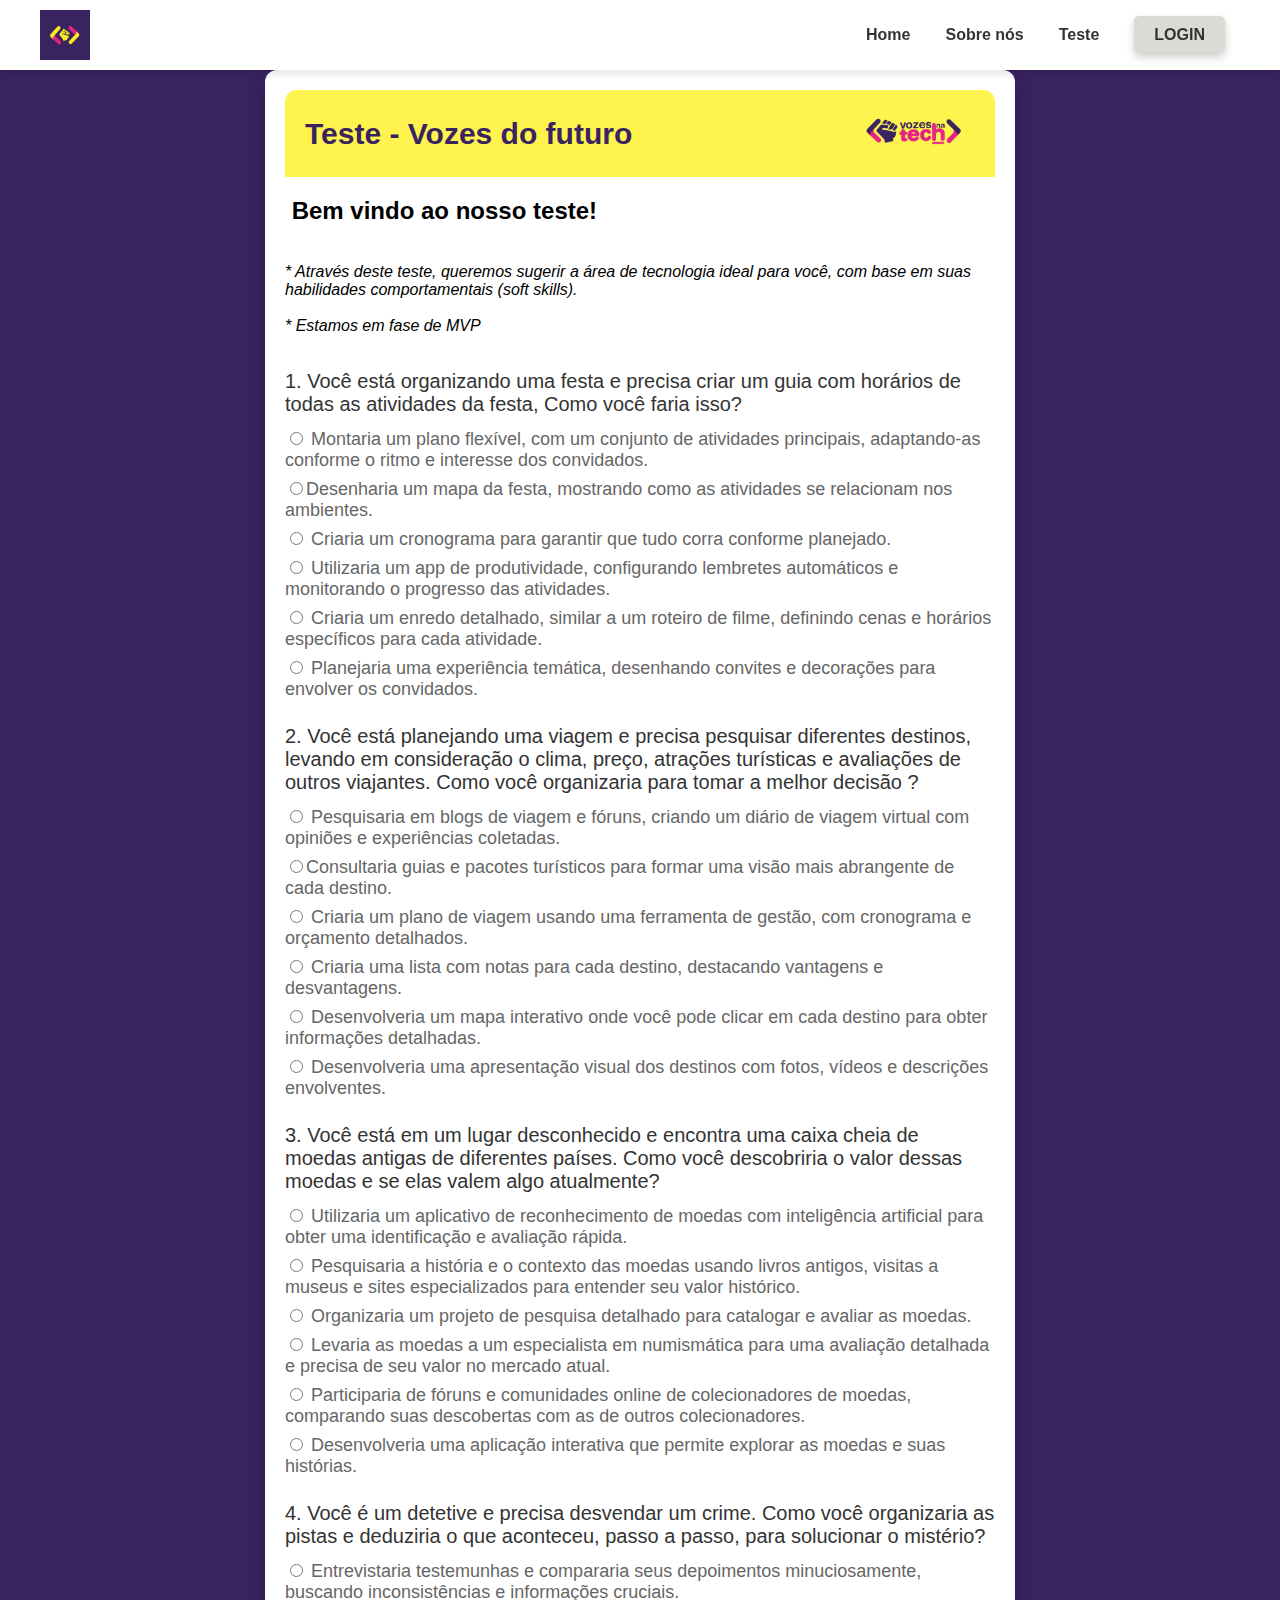
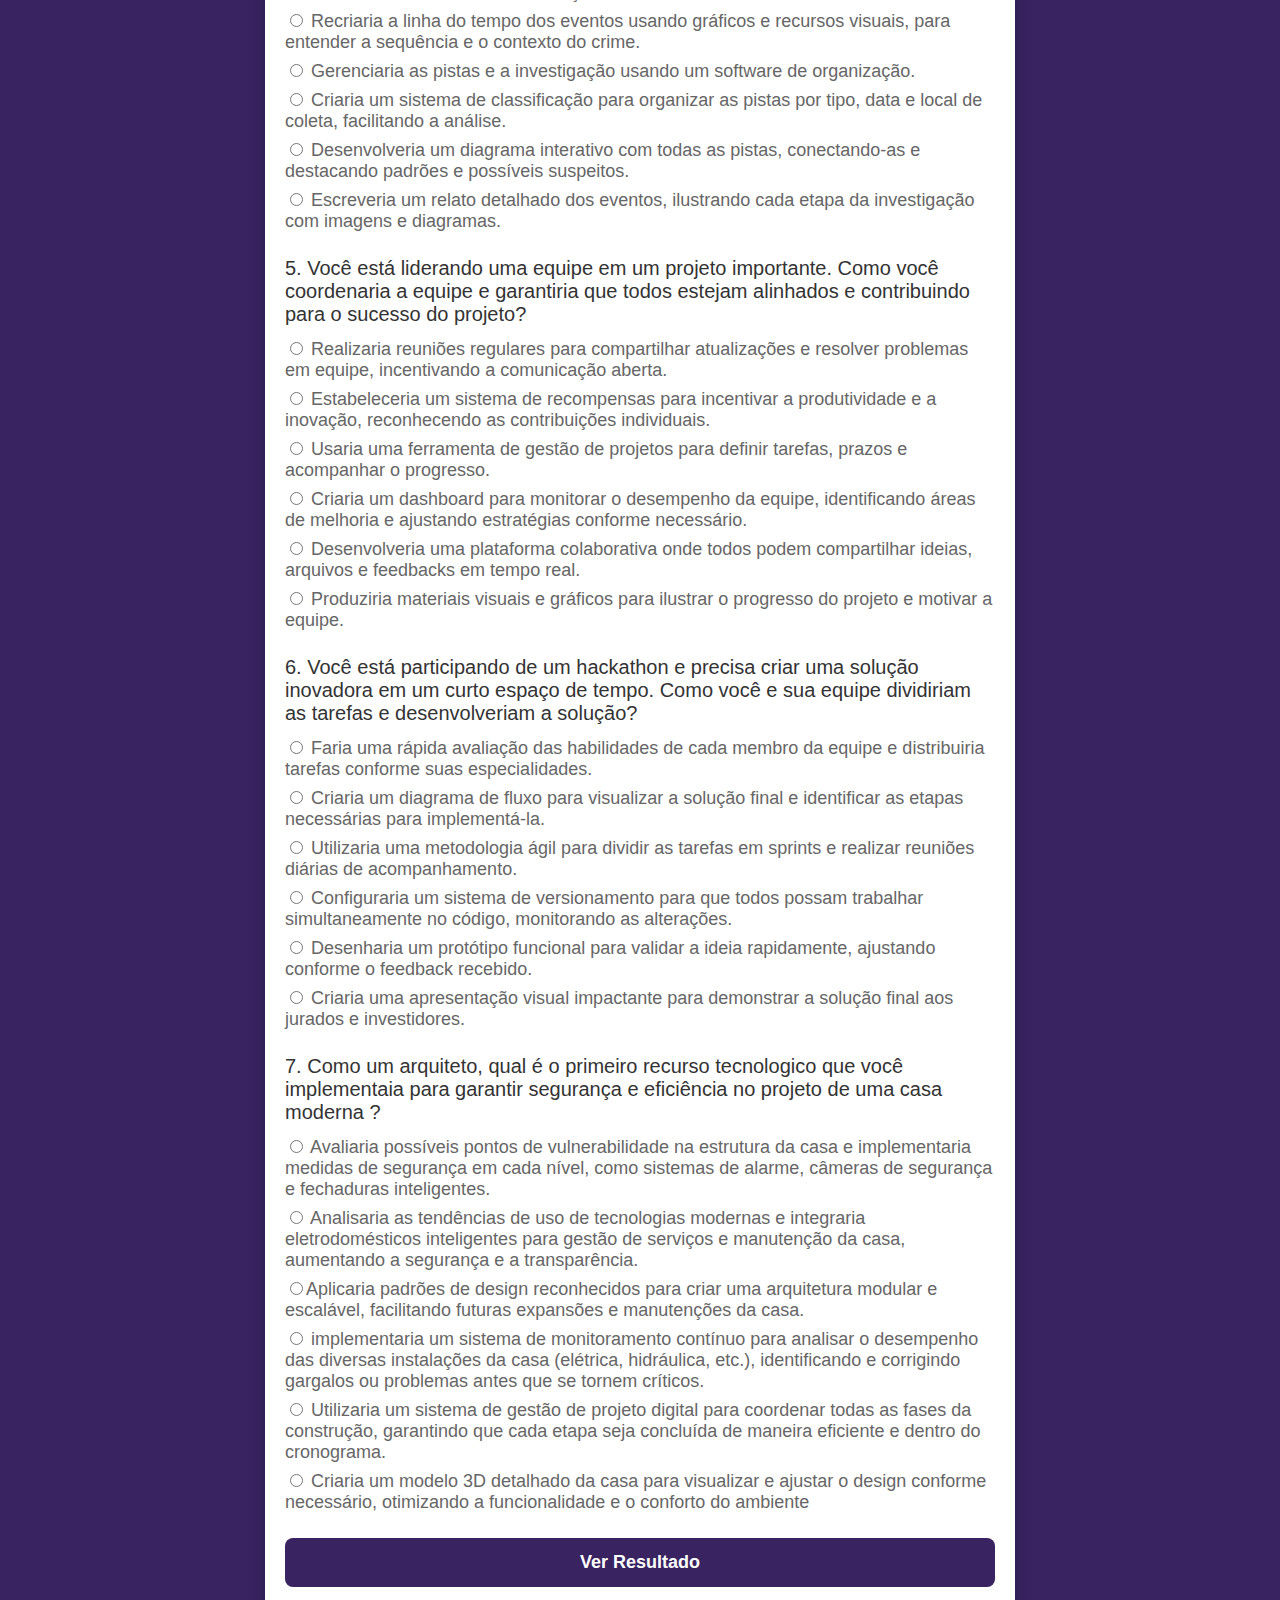
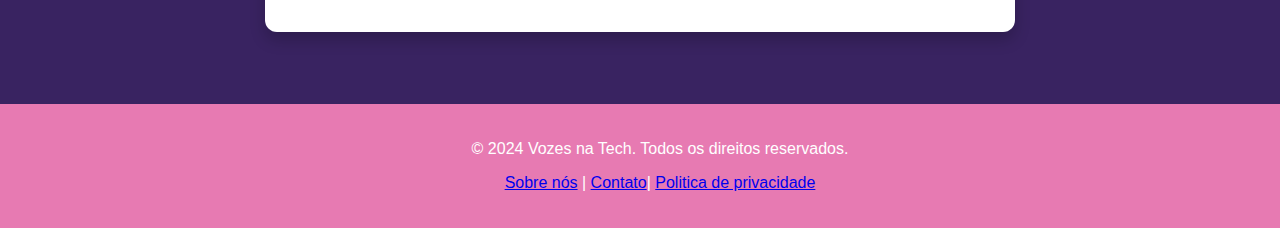
==== index.html @ fdb34ec3 "Update index.html" ====
<!DOCTYPE html>
<html lang="pt-br">
<head>
    <meta charset="UTF-8">
    <meta name="viewport" content="width=device-width, initial-scale=1.0">
    <title>Vozes na Tech</title>
    <link rel="stylesheet" href="styles.css">
</head>
<body>
    <header class="site-header">
        <div class="header-container">
            
            <img src="logo-vozes-na-tech.jpg" alt="Logo da Vozes na Tech" class="logo">
            <nav>
                <ul class="nav-links">
                    <li><a href="home.html">Home</a></li>
                    <li><a href="sobre.html">Sobre nós</a></li>
                    <li><a href="index.html">Teste</a></li>
                    <li><a href="login.html" class="login-button">LOGIN</a></li>
                </ul>
            </nav>
        </div>
    </header>
    <div class="caixa">
        
        <div class="header">
            <h1><b> Teste - Vozes do futuro </b></h1>
            <img src="cabe.png" alt="Logo da Vozes na Tech" class="imteste">
        </div>
<h2> &nbsp;Bem vindo ao nosso teste!  </h2>
        <br>
        <i>* Através deste teste, queremos sugerir a área de tecnologia ideal para você, com base em suas habilidades comportamentais (soft skills). <br> <br> * Estamos em fase de MVP </i>
        <br><br>
        <form id="quizForm">
            <!-- Form content -->
            
                <div class="question">
                    <h2> </b>1. Você está organizando uma festa e precisa criar um guia com horários de todas as atividades da festa, Como você faria isso?</b> </h2>
                    <label><input type="radio" name="q1" value="a"> Montaria um plano flexível, com um conjunto de atividades principais, adaptando-as conforme o ritmo e interesse dos convidados.</label>
                    <label><input type="radio" name="q1" value="b">Desenharia um mapa da festa, mostrando como as atividades se relacionam nos ambientes.</label>
                    <label><input type="radio" name="q1" value="c"> Criaria um cronograma para garantir que tudo corra conforme planejado.</label>
                    <label><input type="radio" name="q1" value="d"> Utilizaria um app de produtividade, configurando lembretes automáticos e monitorando o progresso das atividades.</label>
                    <label><input type="radio" name="q1" value="e"> Criaria um enredo detalhado, similar a um roteiro de filme, definindo cenas e horários específicos para cada atividade. </label>
                    <label><input type="radio" name="q1" value="f"> Planejaria uma experiência temática, desenhando convites e decorações para envolver os convidados.</label>
                </div>
                <!-- Repita para todas as perguntas -->
                <div class="question">
                    <h2>2. Você está planejando uma viagem e precisa pesquisar diferentes destinos, levando em consideração o clima, preço, atrações turísticas e avaliações de outros viajantes. Como você organizaria para tomar a melhor decisão ?</h2>
                    <label><input type="radio" name="q2" value="a"> Pesquisaria em blogs de viagem e fóruns, criando um diário de viagem virtual com opiniões e experiências coletadas.</label>
                    <label><input type="radio" name="q2" value="b">Consultaria guias e pacotes turísticos para formar uma visão mais abrangente de cada destino.</label>
                    <label><input type="radio" name="q2" value="c"> Criaria um plano de viagem usando uma ferramenta de gestão, com cronograma e orçamento detalhados.</label>
                    <label><input type="radio" name="q2" value="d"> Criaria uma lista com notas para cada destino, destacando vantagens e desvantagens.</label>
                    <label><input type="radio" name="q2" value="e"> Desenvolveria um mapa interativo onde você pode clicar em cada destino para obter informações detalhadas.</label> 
                    <label><input type="radio" name="q2" value="f"> Desenvolveria uma apresentação visual dos destinos com fotos, vídeos e descrições envolventes.</label>
                </div>
                <!-- Repita para todas as perguntas -->
                <div class="question">
                    <h2>3.  Você está em um lugar desconhecido e encontra uma caixa cheia de moedas antigas de diferentes países. Como você descobriria o valor dessas moedas e se elas valem algo atualmente?</h2>
                    <label><input type="radio" name="q3" value="a"> Utilizaria um aplicativo de reconhecimento de moedas com inteligência artificial para obter uma identificação e avaliação rápida.</label>
                    <label><input type="radio" name="q3" value="b"> Pesquisaria a história e o contexto das moedas usando livros antigos, visitas a museus e sites especializados para entender seu valor histórico. </label>
                    <label><input type="radio" name="q3" value="c"> Organizaria um projeto de pesquisa detalhado para catalogar e avaliar as moedas.</label>
                    <label><input type="radio" name="q3" value="d"> Levaria as moedas a um especialista em numismática para uma avaliação detalhada e precisa de seu valor no mercado atual. </label>
                    <label><input type="radio" name="q3" value="e"> Participaria de fóruns e comunidades online de colecionadores de moedas, comparando suas descobertas com as de outros colecionadores.</label>
                    <label><input type="radio" name="q3" value="f"> Desenvolveria uma aplicação interativa que permite explorar as moedas e suas histórias.</label>
                </div>
                <!-- Repita para todas as perguntas -->
                <div class="question">
                    <h2>4. Você é um detetive e precisa desvendar um crime. Como você organizaria as pistas e deduziria o que aconteceu, passo a passo, para solucionar o mistério?</h2>
                    <label><input type="radio" name="q4" value="a"> Entrevistaria testemunhas e compararia seus depoimentos minuciosamente, buscando inconsistências e informações cruciais.</label>
                    <label><input type="radio" name="q4" value="b"> Recriaria a linha do tempo dos eventos usando gráficos e recursos visuais, para entender a sequência e o contexto do crime. </label>
                    <label><input type="radio" name="q4" value="c"> Gerenciaria as pistas e a investigação usando um software de organização. </label>
                    <label><input type="radio" name="q4" value="d"> Criaria um sistema de classificação para organizar as pistas por tipo, data e local de coleta, facilitando a análise. </label>
                    <label><input type="radio" name="q4" value="e"> Desenvolveria um diagrama interativo com todas as pistas, conectando-as e destacando padrões e possíveis suspeitos.</label>
                    <label><input type="radio" name="q4" value="f"> Escreveria um relato detalhado dos eventos, ilustrando cada etapa da investigação com imagens e diagramas. </label>
                </div>
                <!-- Repita para todas as perguntas -->
                <div class="question">
                    <h2>5. Você está liderando uma equipe em um projeto importante. Como você coordenaria a equipe e garantiria que todos estejam alinhados e contribuindo para o sucesso do projeto?</h2>
                    <label><input type="radio" name="q5" value="a"> Realizaria reuniões regulares para compartilhar atualizações e resolver problemas em equipe, incentivando a comunicação aberta.</label>
                    <label><input type="radio" name="q5" value="b"> Estabeleceria um sistema de recompensas para incentivar a produtividade e a inovação, reconhecendo as contribuições individuais.</label>
                    <label><input type="radio" name="q5" value="c"> Usaria uma ferramenta de gestão de projetos para definir tarefas, prazos e acompanhar o progresso. </label>
                    <label><input type="radio" name="q5" value="d"> Criaria um dashboard para monitorar o desempenho da equipe, identificando áreas de melhoria e ajustando estratégias conforme necessário. </label>
                    <label><input type="radio" name="q5" value="e"> Desenvolveria uma plataforma colaborativa onde todos podem compartilhar ideias, arquivos e feedbacks em tempo real.</label>
                    <label><input type="radio" name="q5" value="f"> Produziria materiais visuais e gráficos para ilustrar o progresso do projeto e motivar a equipe.</label>
                </div>
                <!-- Repita para todas as perguntas -->
                <div class="question">
                    <h2>6. Você está participando de um hackathon e precisa criar uma solução inovadora em um curto espaço de tempo. Como você e sua equipe dividiriam as tarefas e desenvolveriam a solução?</h2>
                    <label><input type="radio" name="q6" value="a"> Faria uma rápida avaliação das habilidades de cada membro da equipe e distribuiria tarefas conforme suas especialidades.</label>
                    <label><input type="radio" name="q6" value="b"> Criaria um diagrama de fluxo para visualizar a solução final e identificar as etapas necessárias para implementá-la.</label>
                    <label><input type="radio" name="q6" value="c"> Utilizaria uma metodologia ágil para dividir as tarefas em sprints e realizar reuniões diárias de acompanhamento.</label>
                    <label><input type="radio" name="q6" value="d"> Configuraria um sistema de versionamento para que todos possam trabalhar simultaneamente no código, monitorando as alterações.</label>
                    <label><input type="radio" name="q6" value="e"> Desenharia um protótipo funcional para validar a ideia rapidamente, ajustando conforme o feedback recebido.</label>
                    <label><input type="radio" name="q6" value="f"> Criaria uma apresentação visual impactante para demonstrar a solução final aos jurados e investidores.</label>
                </div>
                <!-- Repita para todas as perguntas -->
                <div class="question">
                    <h2>7. Como um arquiteto, qual é o primeiro recurso tecnologico que você implementaia para garantir segurança e eficiência no projeto de uma casa moderna ?</h2>
                    <label><input type="radio" name="q7" value="a"> Avaliaria possíveis pontos de vulnerabilidade na estrutura da casa e implementaria medidas de segurança em cada nível, como sistemas de alarme, câmeras de segurança e fechaduras inteligentes.</label>
                    <label><input type="radio" name="q7" value="b"> Analisaria as tendências de uso de tecnologias modernas e integraria eletrodomésticos inteligentes para gestão de serviços e manutenção da casa, aumentando a segurança e a transparência.</label>
                    <label><input type="radio" name="q7" value="c">Aplicaria padrões de design reconhecidos para criar uma arquitetura modular e escalável, facilitando futuras expansões e manutenções da casa.</label>
                    <label><input type="radio" name="q7" value="d"> implementaria um sistema de monitoramento contínuo para analisar o desempenho das diversas instalações da casa (elétrica, hidráulica, etc.), identificando e corrigindo gargalos ou problemas antes que se tornem críticos.</label>
                    <label><input type="radio" name="q7" value="e"> Utilizaria um sistema de gestão de projeto digital para coordenar todas as fases da construção, garantindo que cada etapa seja concluída de maneira eficiente e dentro do cronograma.</label>
                    <label><input type="radio" name="q7" value="f"> Criaria um modelo 3D detalhado da casa para visualizar e ajustar o design conforme necessário, otimizando a funcionalidade e o conforto do ambiente</label>
                </div>
                <button type="button" onclick="calculateResult()">Ver Resultado</button>
            </form>
            <div id="result"></div>
            
        </div>
        <script src="script.js"></script>
        <br><br><br><br>
        <footer class="site-footer">
            <div class="footer-content">
               
                <p>&copy; 2024 Vozes na Tech. Todos os direitos reservados.</p>
                <p><a href="sobre.html">Sobre nós</a> | <a href="https://linktr.ee/vozesnatech">Contato</a>| <a href="https://linktr.ee/vozesnatech"> Politica de privacidade </a></p>
                
            </div>
        </footer>
    </body>
    </html>
---- styles.css ----
body {
    font-family: 'Roboto', Arial, sans-serif; 
    background-color: #392361; 
    margin: 0;
    padding: 0;
    
}

.container {
    background-color: #ffffff;
    padding: 20px; /* Maior espaço interno */
    border-radius: 12px; /* Bordas mais arredondadas */
    box-shadow: 0 8px 16px rgba(0, 0, 0, 0.2); /* Sombra mais suave e pronunciada */
    width: 100%;
    max-width: 750px; /* Largura máxima aumentada */
    box-sizing: border-box;
}

.header {
    display: flex;
    justify-content: space-between;
    align-items: center;
    background-color: #fff34d; /* Cor do cabeçalho mais tecnológica */
    padding: 10px 20px; /* Maior espaço interno */
    border-radius: 12px 12px 0 0; /* Bordas arredondadas no topo */
}

.header img {
    max-width: 120px; /* Tamanho máximo ajustado */
    height: auto;
}

.header h1 {
    font-size: 30px; /* Tamanho da fonte aumentado */
    color: #392361; /* Cor do texto mais clara */
    margin: 0;
    font-weight: 500; /* Peso da fonte ajustado */
}

.site-header {
    background-color: white;
    padding: 10PX 20PX;
    box-shadow: 0 4px 8px rgba(0, 0, 0, 0.1);
    position: sticky;
    top: 0;
    z-index: 1000;
}

.header-container {
    display: flex;
    justify-content: space-between;
    align-items: center;
    max-width: 1200px;
    margin: 0 auto;
}

.logo {
    max-width: 50px;
    height: auto;
}

.header {
    display: flex;
    align-items: center; /* Alinha verticalmente o h1 e a imagem */
}

.imteste {
    max-width: 120px; /* Tamanho máximo ajustado */
    height: auto;

    position: relative; /* Removido o posicionamento absoluto */
    margin-left: 10px; /* Espaçamento entre o h1 e a imagem */
}



/* Estilo básico para o menu de navegação */
.nav-links {
    list-style-type: none;
    padding: 0;
}

.nav-links li {
    display: inline;
    margin-right: 15px;
}

.nav-links a {
    text-decoration: none;
    color: #333; /* Cor do texto dos links */
    font-size: 16px; /* Tamanho da fonte */
}

/* Estilo específico para o botão de LOGIN */
.login-button {
    background-color: rgb(219, 219, 213); /* Cor de fundo do botão */
    color: white; /* Cor do texto */
    padding: 10px 20px; /* Espaçamento interno do botão */
    border-radius: 5px; /* Cantos arredondados */
    box-shadow: 0px 4px 8px rgba(0, 0, 0, 0.2); /* Sombra do botão */
    font-weight: bold; /* Texto em negrito */
    transition: background-color 0.3s, box-shadow 0.3s; /* Transição suave */
}

/* Estilo para o botão LOGIN quando o mouse passa sobre ele */
.login-button:hover {
    background-color:#fff34d ; /* Cor de fundo ao passar o mouse */
    box-shadow: 0px 6px 12px rgba(0, 0, 0, 0.3); /* Sombra mais pronunciada ao passar o mouse */
}


nav ul {
    display: flex;
    list-style: none;
    margin: 0;
    padding: 0;
}

nav ul li {
    margin-left: 20px;
}

nav ul li a {
    color: #392361;
    text-decoration: none;
    font-size: 18px;
    font-weight: 600;
    transition: color 0.3s ease;
    
}

nav ul li a:hover {
    color:#4c2d84;
}


.caixa {
    background-color: white;
    padding: 20px; 
    border-radius: 12px; 
    box-shadow: 0 8px 16px rgba(0, 0, 0, 0.2); 
    width: 100%;
    max-width: 750px; 
    box-sizing: border-box;
    margin: auto; /* Centraliza a caixa horizontalmente */
}

.question {
    margin-bottom: 25px; /* Espaçamento aumentado entre perguntas */
}

.question h2 {
    font-size: 20px; /* Tamanho da fonte aumentado */
    margin-bottom: 13px; /* Espaçamento aumentado abaixo do título */
    color: #333;
    font-weight: 500; /* Peso da fonte ajustado */
}

label {
    display: block;
    margin-bottom: 8px; /* Espaçamento ajustado */
    font-size: 18px; /* Tamanho da fonte aumentado */
    color: #666; /* Cor do texto mais suave */
}

button {
    display: block;
    width: 100%;
    padding: 14px; /* Maior espaço interno */
    background-color: #392361; /* Cor de fundo mais tecnológica */
    color: #ffffff; /* Cor do texto clara */
    border: none;
    border-radius: 8px; /* Bordas arredondadas */
    cursor: pointer;
    font-size: 18px; /* Tamanho da fonte aumentado */
    font-weight: 600; /* Peso da fonte ajustado */
    transition: background-color 0.3s ease, transform 0.2s ease; /* Transição suave */
}

button:hover {
    background-color: #392361; /* Cor de fundo mais escura ao passar o mouse */
    transform: scale(1.02); /* Efeito de aumento ao passar o mouse */
}

#result {
    margin-top: 25px; /* Espaçamento aumentado acima do resultado */
    font-size: 15px; /* Tamanho da fonte aumentado */
    text-align: center;
    color: #333;
    font-weight: 300; /* Peso da fonte ajustado */
}

/* Estilo para a página com ID "home" */
/* Estilo para a página com ID "home" */
#home {
    background-color: white;
}

body {
    font-family: 'Roboto', Arial, sans-serif; 
    background-color: #392361; 
    margin: 0;
    padding: 0;
}

/* Ajustes na imagem principal */
.fotoprincipal {
    max-width: 98%; /* Garante que a imagem não ultrapasse a largura do container */
    height: auto; /* Mantém a proporção da imagem */
    display: block; /* Remove espaços em branco abaixo da imagem */
    margin: 20px auto; /* Centraliza a imagem e adiciona espaço ao redor */
    border-radius: 8px; /* Adiciona cantos arredondados à imagem */
    box-shadow: 0 4px 8px rgba(0, 0, 0, 0.2); /* Adiciona sombra para destacar a imagem */
}

/* Centralização do conteúdo principal */
.conteudo-principal {
    text-align: center; /* Centraliza o texto e a imagem */
    padding: 20px; /* Espaçamento interno para o conteúdo */
}




/* Corrigido o nome da classe para .sobref */
.sobref {
    max-width: 90%; /* Garante que a imagem não ultrapasse a largura do container */
    height: auto; /* Mantém a proporção da imagem */
    display: block; /* Remove espaços em branco abaixo da imagem */
    margin: 10px auto; /* Centraliza a imagem e adiciona espaço ao redor */
    border-radius: 8px; /* Adiciona cantos arredondados à imagem */
    box-shadow: 0 4px 8px rgba(0, 0, 0, 0.2); /* Adiciona sombra para destacar a imagem */
}

/* Container das imagens para alinhamento e espaçamento */
.image-gallery {
    display: flex;
    flex-wrap: wrap;
    justify-content: center;
    gap: 10px; /* Espaço entre as imagens */
    padding: 20px; /* Espaçamento interno ao redor das imagens */
}


#plataforma{
    background-color: white;
}




/* Certifique-se de que o rodapé fica fixo na parte inferior */
html, body {
    height: 100%;
    margin: 0;
}

body {
    display: flex;
    flex-direction: column;
}

.footer-content {
    margin-top: auto; /* Empurra o rodapé para baixo */
}

/* Estilo para o rodapé */
.site-footer {
    background-color: #e77ab2;
    color: #fff;
    text-align: center;
    padding: 20px;
    width: 100%;
}
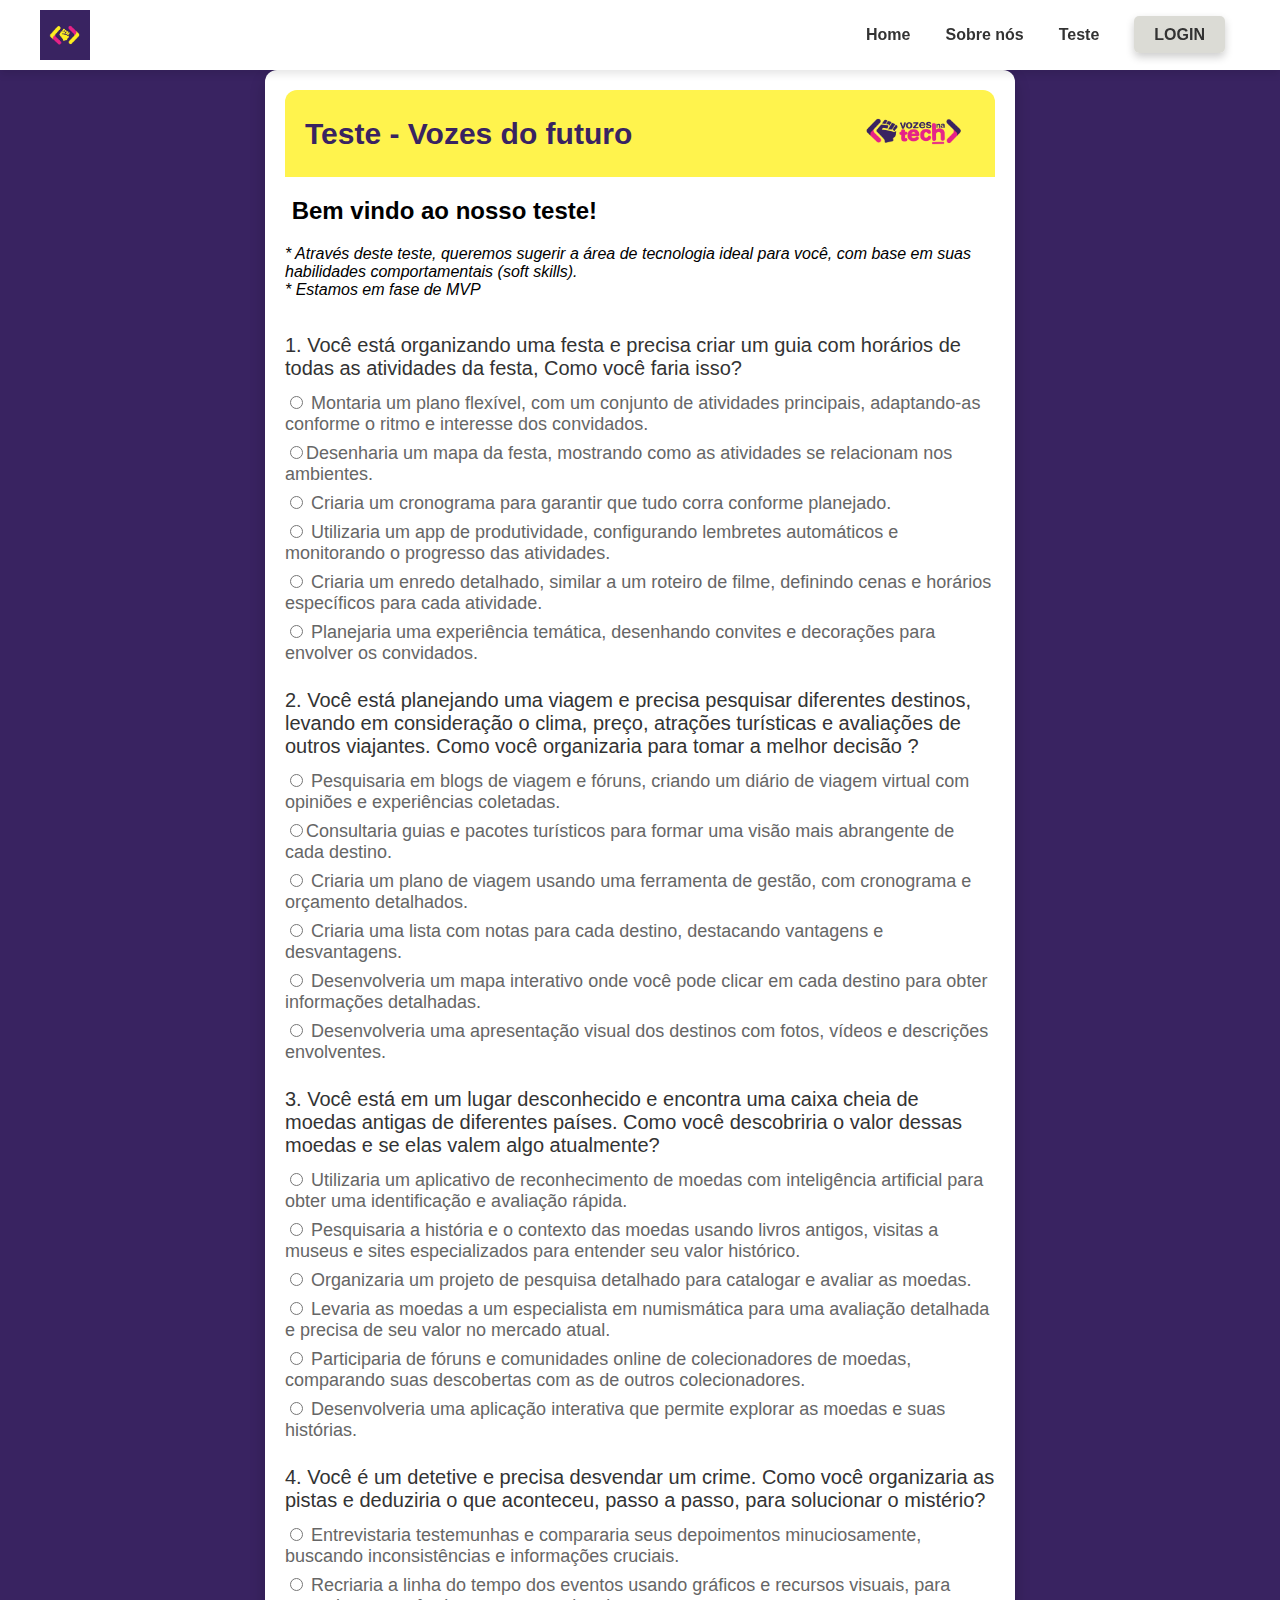
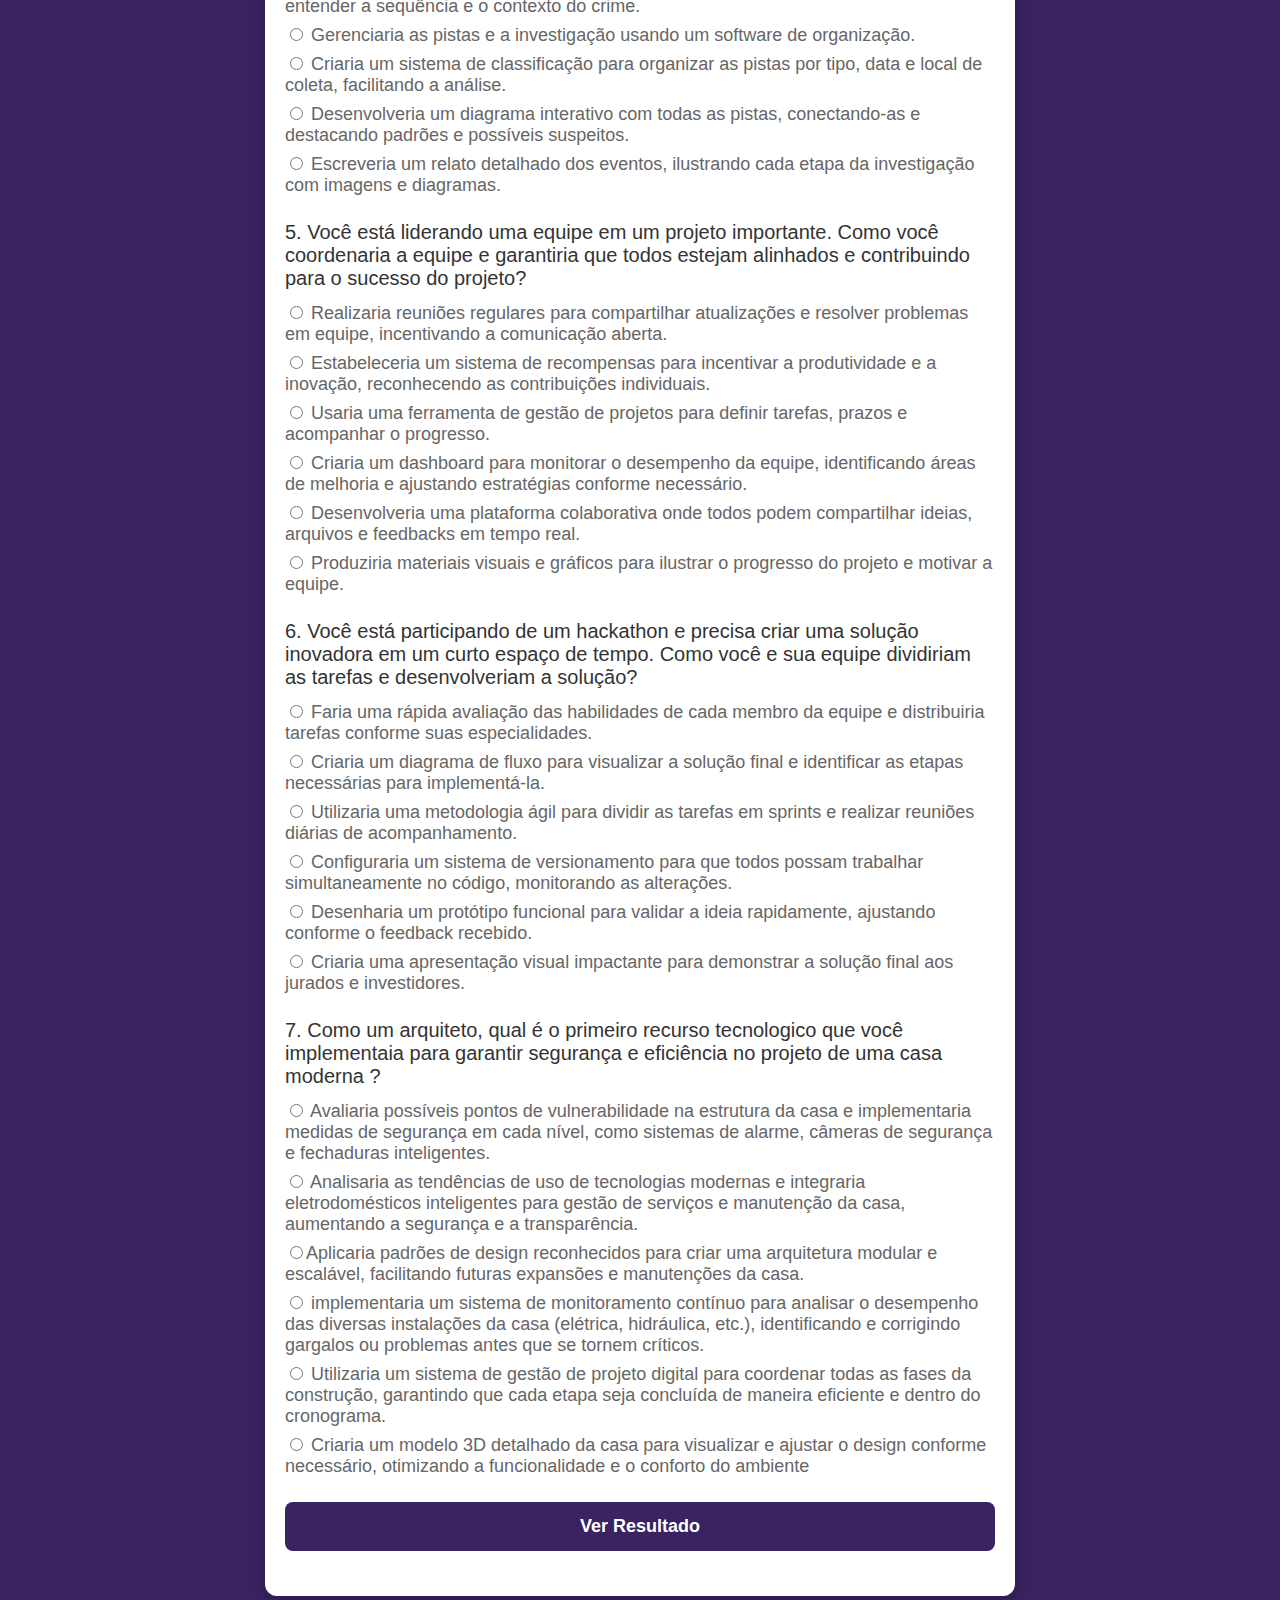
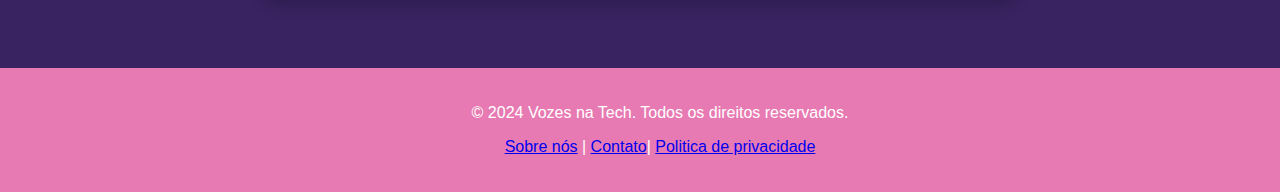
==== commit 144eff7a: "Update index.html" ====
--- a/index.html
+++ b/index.html
@@ -28,8 +28,7 @@
             <img src="cabe.png" alt="Logo da Vozes na Tech" class="imteste">
         </div>
 <h2> &nbsp;Bem vindo ao nosso teste!  </h2>
-        <br>
-        <i>* Através deste teste, queremos sugerir a área de tecnologia ideal para você, com base em suas habilidades comportamentais (soft skills). <br> <br> * Estamos em fase de MVP </i>
+        <i>* Através deste teste, queremos sugerir a área de tecnologia ideal para você, com base em suas habilidades comportamentais (soft skills). <br> * Estamos em fase de MVP </i>
         <br><br>
         <form id="quizForm">
             <!-- Form content -->
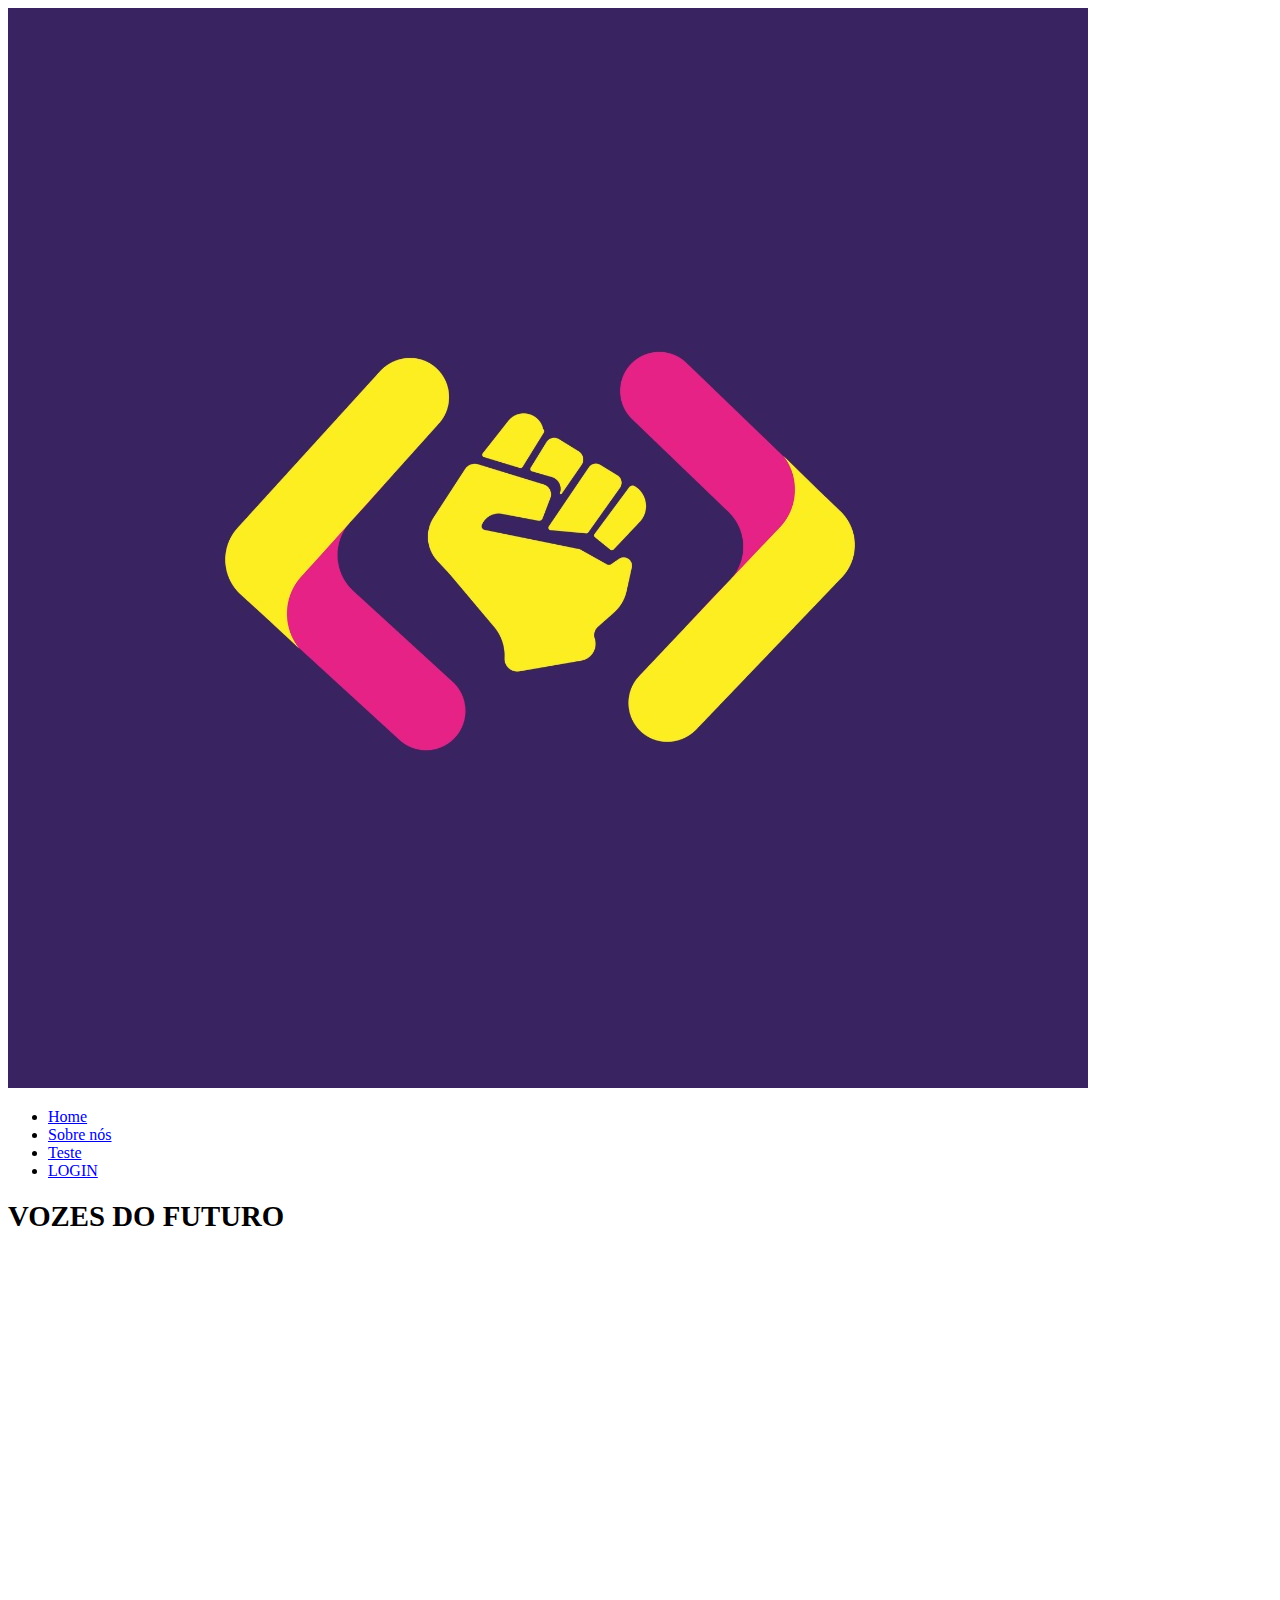
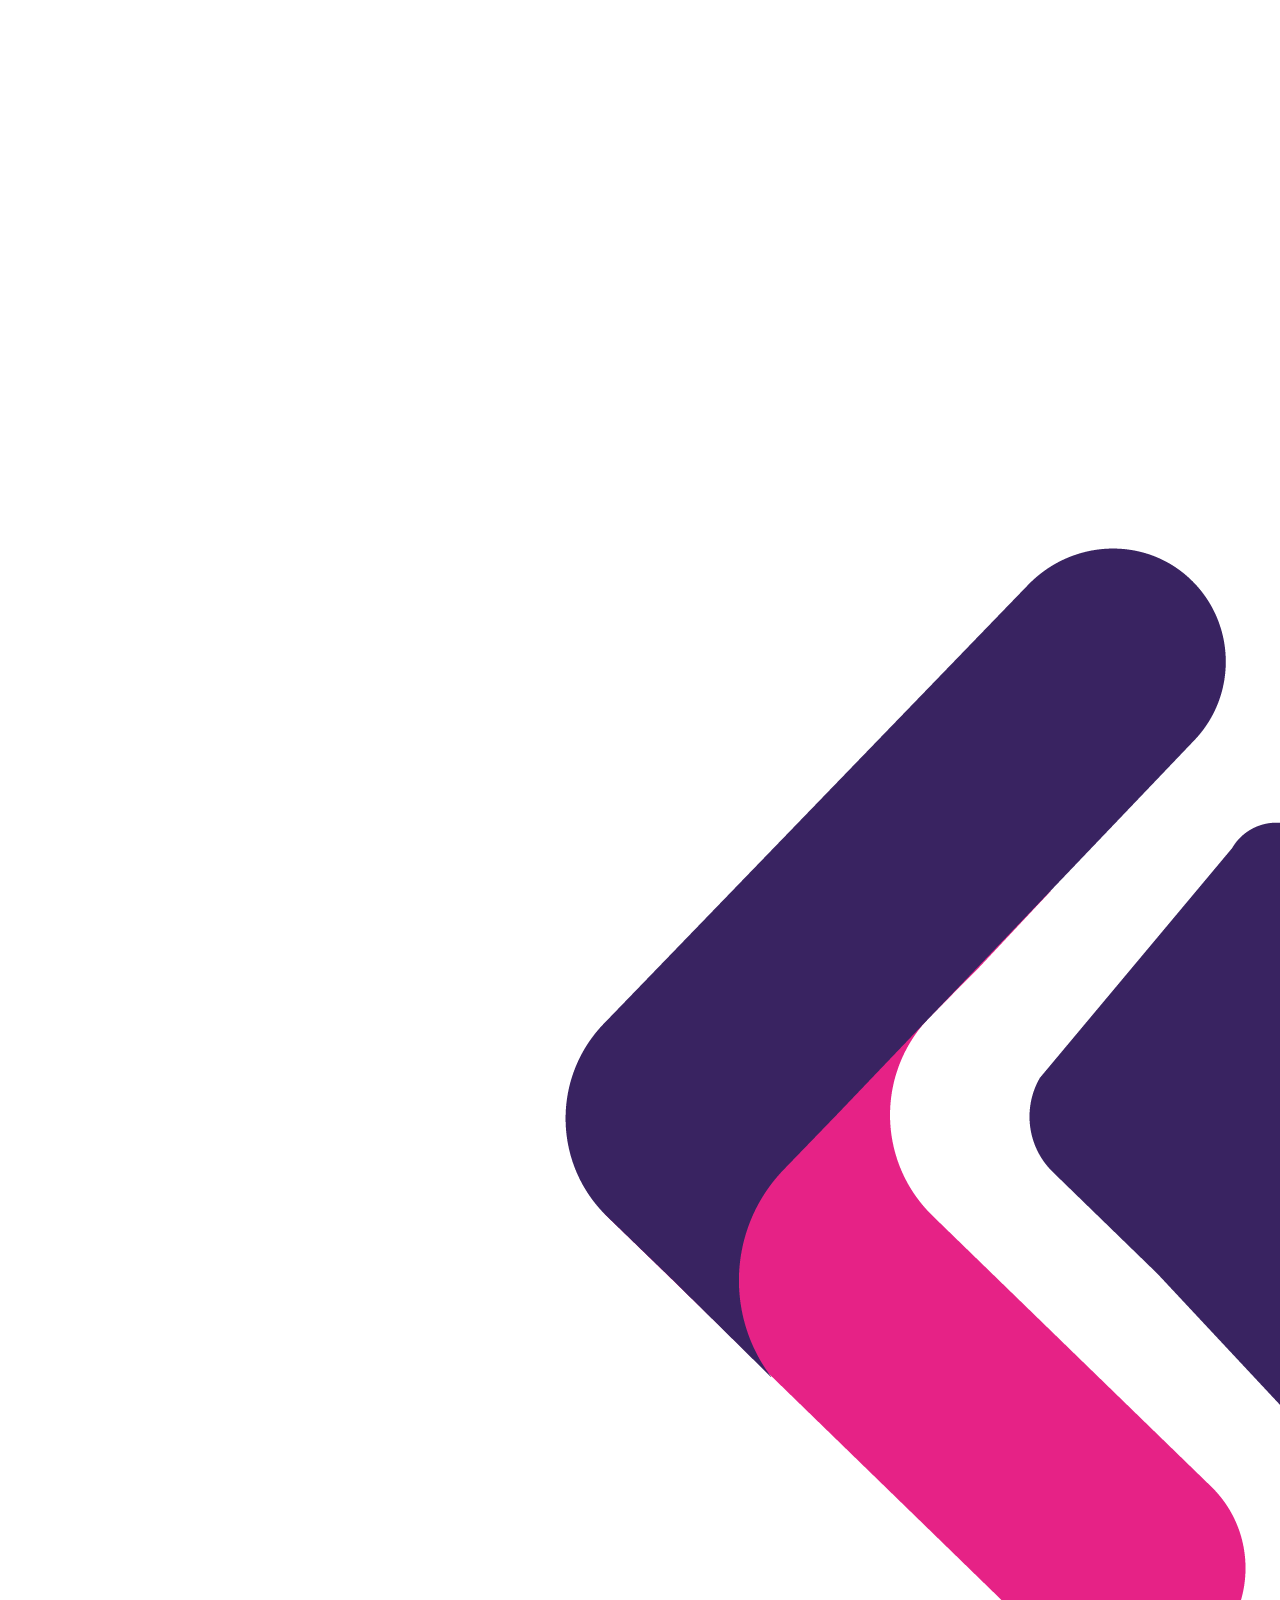
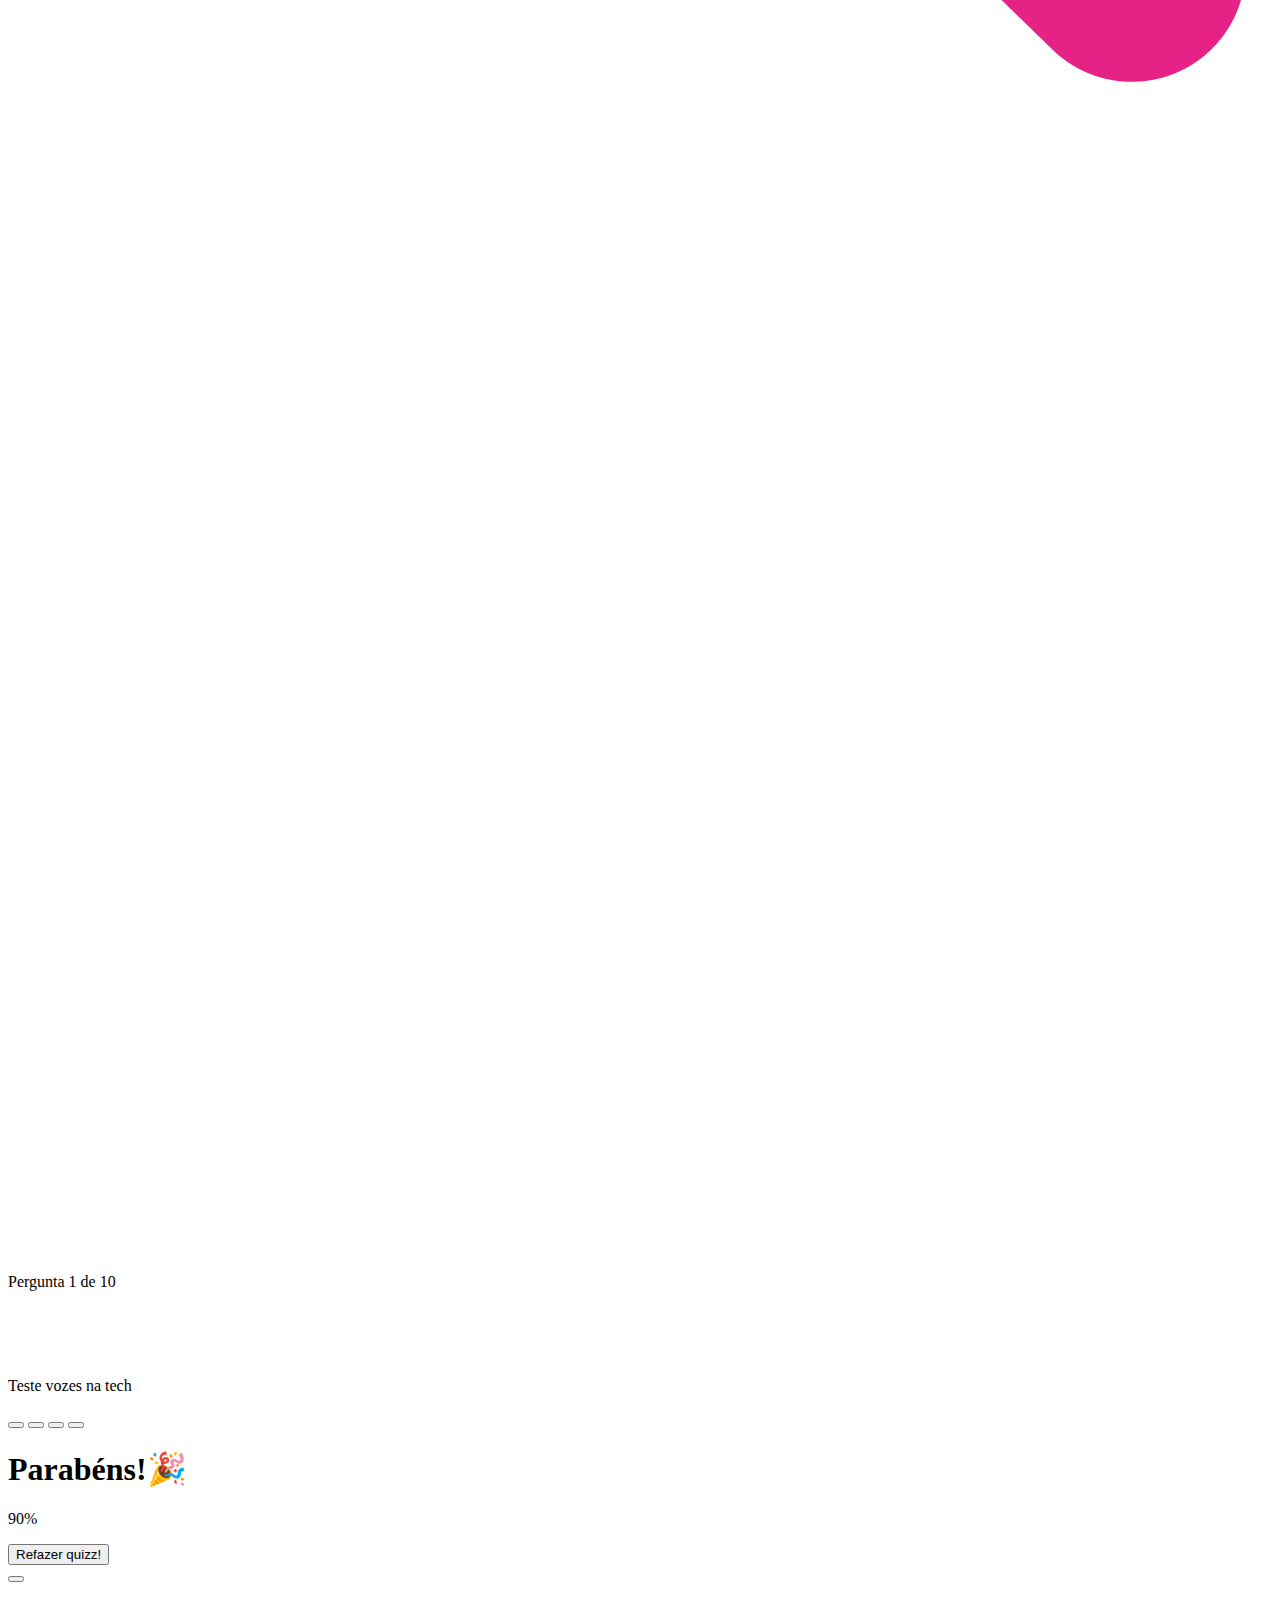
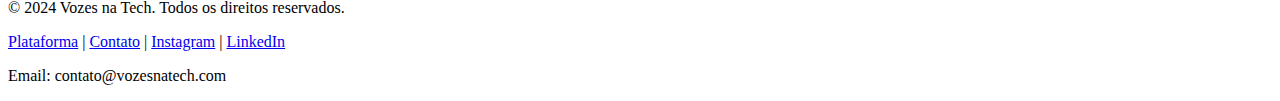
==== commit bff2df16: "Update index.html" ====
--- a/index.html
+++ b/index.html
@@ -1,122 +1,82 @@
 <!DOCTYPE html>
-<html lang="pt-br">
-<head>
-    <meta charset="UTF-8">
-    <meta name="viewport" content="width=device-width, initial-scale=1.0">
-    <title>Vozes na Tech</title>
-    <link rel="stylesheet" href="styles.css">
-</head>
-<body>
-    <header class="site-header">
+<html lang="en">
+  <head>
+    <meta charset="UTF-8" />
+    <meta name="viewport" content="width=device-width, initial-scale=1.0" />
+    <title>Vozes na tech</title> 
+    <link rel="preconnect" href="https://fonts.gstatic.com" />
+    <link
+      href="https://fonts.googleapis.com/css2?family=Nunito+Sans:wght@400;700&display=swap"
+      rel="stylesheet"
+    />
+    <link rel="stylesheet" href="css/styless.css" />
+    <script src="js/scriptt.js" defer></script>
+  </head>
+  <body>
+    <div class="container">
+      <header class="site-header">
         <div class="header-container">
-            
-            <img src="logo-vozes-na-tech.jpg" alt="Logo da Vozes na Tech" class="logo">
-            <nav>
-                <ul class="nav-links">
-                    <li><a href="home.html">Home</a></li>
-                    <li><a href="sobre.html">Sobre nós</a></li>
-                    <li><a href="index.html">Teste</a></li>
-                    <li><a href="login.html" class="login-button">LOGIN</a></li>
-                </ul>
-            </nav>
+          <img src="logo-vozes-na-tech.jpg" alt="Logo da Vozes na Tech" class="logo">
+          <nav>
+            <ul class="nav-links">
+              <li><a href="home.html">Home</a></li>
+              <li><a href="sobre.html">Sobre nós</a></li>
+              <li><a href="index.html">Teste</a></li>
+              <li><a href="login.html" class="login-button">LOGIN</a></li>
+            </ul>
+          </nav>
         </div>
-    </header>
-    <div class="caixa">
-        
-        <div class="header">
-            <h1><b> Teste - Vozes do futuro </b></h1>
-            <img src="cabe.png" alt="Logo da Vozes na Tech" class="imteste">
+      </header>
+      
+      <main>
+<!-- QUIZZ CONTAINER -->
+<div id="quizz-container">
+  <div class="header">
+    <h2><b>  <big> VOZES DO FUTURO </big></b></h2>
+    <img src="cabe.png" alt="Logo da Vozes na Tech" class="imteste">
+</div>
+    <!-- Progress Bar -->
+        <!-- Progress Bar -->
+<div id="progress-container">
+    <p id="progress-text">Pergunta 1 de 10</p>
+    <div id="progress-bar"></div>
+   
+</div>
+<br><br><br>
+    <p id="question">
+        <span id="question-number"></span> 
+        <span id="question-text">Teste vozes na tech</span>
+    </p>
+    <div id="answers-box">
+        <button><span class="btn-letter"></span> <span class="question-answer"></span></button>
+        <button><span class="btn-letter"></span> <span class="question-answer"></span></button>
+        <button><span class="btn-letter"></span> <span class="question-answer"></span></button>
+        <button><span class="btn-letter"></span> <span class="question-answer"></span></button>
+    </div>
+</div>
+
+
+        <!-- SCORE BOARD -->
+        <div id="score-container" class="hide">
+          <h1>Parabéns!🎉</h1>
+          <p id="display-score"><span>90</span>%</p>
+          
+          <button id="restart">Refazer quizz!</button>
         </div>
-<h2> &nbsp;Bem vindo ao nosso teste!  </h2>
-        <i>* Através deste teste, queremos sugerir a área de tecnologia ideal para você, com base em suas habilidades comportamentais (soft skills). <br> * Estamos em fase de MVP </i>
-        <br><br>
-        <form id="quizForm">
-            <!-- Form content -->
-            
-                <div class="question">
-                    <h2> </b>1. Você está organizando uma festa e precisa criar um guia com horários de todas as atividades da festa, Como você faria isso?</b> </h2>
-                    <label><input type="radio" name="q1" value="a"> Montaria um plano flexível, com um conjunto de atividades principais, adaptando-as conforme o ritmo e interesse dos convidados.</label>
-                    <label><input type="radio" name="q1" value="b">Desenharia um mapa da festa, mostrando como as atividades se relacionam nos ambientes.</label>
-                    <label><input type="radio" name="q1" value="c"> Criaria um cronograma para garantir que tudo corra conforme planejado.</label>
-                    <label><input type="radio" name="q1" value="d"> Utilizaria um app de produtividade, configurando lembretes automáticos e monitorando o progresso das atividades.</label>
-                    <label><input type="radio" name="q1" value="e"> Criaria um enredo detalhado, similar a um roteiro de filme, definindo cenas e horários específicos para cada atividade. </label>
-                    <label><input type="radio" name="q1" value="f"> Planejaria uma experiência temática, desenhando convites e decorações para envolver os convidados.</label>
-                </div>
-                <!-- Repita para todas as perguntas -->
-                <div class="question">
-                    <h2>2. Você está planejando uma viagem e precisa pesquisar diferentes destinos, levando em consideração o clima, preço, atrações turísticas e avaliações de outros viajantes. Como você organizaria para tomar a melhor decisão ?</h2>
-                    <label><input type="radio" name="q2" value="a"> Pesquisaria em blogs de viagem e fóruns, criando um diário de viagem virtual com opiniões e experiências coletadas.</label>
-                    <label><input type="radio" name="q2" value="b">Consultaria guias e pacotes turísticos para formar uma visão mais abrangente de cada destino.</label>
-                    <label><input type="radio" name="q2" value="c"> Criaria um plano de viagem usando uma ferramenta de gestão, com cronograma e orçamento detalhados.</label>
-                    <label><input type="radio" name="q2" value="d"> Criaria uma lista com notas para cada destino, destacando vantagens e desvantagens.</label>
-                    <label><input type="radio" name="q2" value="e"> Desenvolveria um mapa interativo onde você pode clicar em cada destino para obter informações detalhadas.</label> 
-                    <label><input type="radio" name="q2" value="f"> Desenvolveria uma apresentação visual dos destinos com fotos, vídeos e descrições envolventes.</label>
-                </div>
-                <!-- Repita para todas as perguntas -->
-                <div class="question">
-                    <h2>3.  Você está em um lugar desconhecido e encontra uma caixa cheia de moedas antigas de diferentes países. Como você descobriria o valor dessas moedas e se elas valem algo atualmente?</h2>
-                    <label><input type="radio" name="q3" value="a"> Utilizaria um aplicativo de reconhecimento de moedas com inteligência artificial para obter uma identificação e avaliação rápida.</label>
-                    <label><input type="radio" name="q3" value="b"> Pesquisaria a história e o contexto das moedas usando livros antigos, visitas a museus e sites especializados para entender seu valor histórico. </label>
-                    <label><input type="radio" name="q3" value="c"> Organizaria um projeto de pesquisa detalhado para catalogar e avaliar as moedas.</label>
-                    <label><input type="radio" name="q3" value="d"> Levaria as moedas a um especialista em numismática para uma avaliação detalhada e precisa de seu valor no mercado atual. </label>
-                    <label><input type="radio" name="q3" value="e"> Participaria de fóruns e comunidades online de colecionadores de moedas, comparando suas descobertas com as de outros colecionadores.</label>
-                    <label><input type="radio" name="q3" value="f"> Desenvolveria uma aplicação interativa que permite explorar as moedas e suas histórias.</label>
-                </div>
-                <!-- Repita para todas as perguntas -->
-                <div class="question">
-                    <h2>4. Você é um detetive e precisa desvendar um crime. Como você organizaria as pistas e deduziria o que aconteceu, passo a passo, para solucionar o mistério?</h2>
-                    <label><input type="radio" name="q4" value="a"> Entrevistaria testemunhas e compararia seus depoimentos minuciosamente, buscando inconsistências e informações cruciais.</label>
-                    <label><input type="radio" name="q4" value="b"> Recriaria a linha do tempo dos eventos usando gráficos e recursos visuais, para entender a sequência e o contexto do crime. </label>
-                    <label><input type="radio" name="q4" value="c"> Gerenciaria as pistas e a investigação usando um software de organização. </label>
-                    <label><input type="radio" name="q4" value="d"> Criaria um sistema de classificação para organizar as pistas por tipo, data e local de coleta, facilitando a análise. </label>
-                    <label><input type="radio" name="q4" value="e"> Desenvolveria um diagrama interativo com todas as pistas, conectando-as e destacando padrões e possíveis suspeitos.</label>
-                    <label><input type="radio" name="q4" value="f"> Escreveria um relato detalhado dos eventos, ilustrando cada etapa da investigação com imagens e diagramas. </label>
-                </div>
-                <!-- Repita para todas as perguntas -->
-                <div class="question">
-                    <h2>5. Você está liderando uma equipe em um projeto importante. Como você coordenaria a equipe e garantiria que todos estejam alinhados e contribuindo para o sucesso do projeto?</h2>
-                    <label><input type="radio" name="q5" value="a"> Realizaria reuniões regulares para compartilhar atualizações e resolver problemas em equipe, incentivando a comunicação aberta.</label>
-                    <label><input type="radio" name="q5" value="b"> Estabeleceria um sistema de recompensas para incentivar a produtividade e a inovação, reconhecendo as contribuições individuais.</label>
-                    <label><input type="radio" name="q5" value="c"> Usaria uma ferramenta de gestão de projetos para definir tarefas, prazos e acompanhar o progresso. </label>
-                    <label><input type="radio" name="q5" value="d"> Criaria um dashboard para monitorar o desempenho da equipe, identificando áreas de melhoria e ajustando estratégias conforme necessário. </label>
-                    <label><input type="radio" name="q5" value="e"> Desenvolveria uma plataforma colaborativa onde todos podem compartilhar ideias, arquivos e feedbacks em tempo real.</label>
-                    <label><input type="radio" name="q5" value="f"> Produziria materiais visuais e gráficos para ilustrar o progresso do projeto e motivar a equipe.</label>
-                </div>
-                <!-- Repita para todas as perguntas -->
-                <div class="question">
-                    <h2>6. Você está participando de um hackathon e precisa criar uma solução inovadora em um curto espaço de tempo. Como você e sua equipe dividiriam as tarefas e desenvolveriam a solução?</h2>
-                    <label><input type="radio" name="q6" value="a"> Faria uma rápida avaliação das habilidades de cada membro da equipe e distribuiria tarefas conforme suas especialidades.</label>
-                    <label><input type="radio" name="q6" value="b"> Criaria um diagrama de fluxo para visualizar a solução final e identificar as etapas necessárias para implementá-la.</label>
-                    <label><input type="radio" name="q6" value="c"> Utilizaria uma metodologia ágil para dividir as tarefas em sprints e realizar reuniões diárias de acompanhamento.</label>
-                    <label><input type="radio" name="q6" value="d"> Configuraria um sistema de versionamento para que todos possam trabalhar simultaneamente no código, monitorando as alterações.</label>
-                    <label><input type="radio" name="q6" value="e"> Desenharia um protótipo funcional para validar a ideia rapidamente, ajustando conforme o feedback recebido.</label>
-                    <label><input type="radio" name="q6" value="f"> Criaria uma apresentação visual impactante para demonstrar a solução final aos jurados e investidores.</label>
-                </div>
-                <!-- Repita para todas as perguntas -->
-                <div class="question">
-                    <h2>7. Como um arquiteto, qual é o primeiro recurso tecnologico que você implementaia para garantir segurança e eficiência no projeto de uma casa moderna ?</h2>
-                    <label><input type="radio" name="q7" value="a"> Avaliaria possíveis pontos de vulnerabilidade na estrutura da casa e implementaria medidas de segurança em cada nível, como sistemas de alarme, câmeras de segurança e fechaduras inteligentes.</label>
-                    <label><input type="radio" name="q7" value="b"> Analisaria as tendências de uso de tecnologias modernas e integraria eletrodomésticos inteligentes para gestão de serviços e manutenção da casa, aumentando a segurança e a transparência.</label>
-                    <label><input type="radio" name="q7" value="c">Aplicaria padrões de design reconhecidos para criar uma arquitetura modular e escalável, facilitando futuras expansões e manutenções da casa.</label>
-                    <label><input type="radio" name="q7" value="d"> implementaria um sistema de monitoramento contínuo para analisar o desempenho das diversas instalações da casa (elétrica, hidráulica, etc.), identificando e corrigindo gargalos ou problemas antes que se tornem críticos.</label>
-                    <label><input type="radio" name="q7" value="e"> Utilizaria um sistema de gestão de projeto digital para coordenar todas as fases da construção, garantindo que cada etapa seja concluída de maneira eficiente e dentro do cronograma.</label>
-                    <label><input type="radio" name="q7" value="f"> Criaria um modelo 3D detalhado da casa para visualizar e ajustar o design conforme necessário, otimizando a funcionalidade e o conforto do ambiente</label>
-                </div>
-                <button type="button" onclick="calculateResult()">Ver Resultado</button>
-            </form>
-            <div id="result"></div>
-            
+
+        <!-- TEMPLATE RESPOSTA -->
+        <button class="answer-template hide">
+          <span class="btn-letter"></span> <span class="question-answer"></span>
+        </button>
+      </main>
+
+      <footer class="site-footer">
+        <div class="footer-content">
+            <p>&copy; 2024 Vozes na Tech. Todos os direitos reservados.</p>
+            <p><a href="plataforma.html">Plataforma</a> | <a href="https://linktr.ee/vozesnatech">Contato</a> | <a href="https://www.instagram.com/vozesnatech/">Instagram</a> | <a href="https://www.linkedin.com/company/vozesnatech">LinkedIn</a></p>
+            <p>Email: contato@vozesnatech.com <a href="contato@vozesnatech.com"></a></p>
         </div>
-        <script src="script.js"></script>
-        <br><br><br><br>
-        <footer class="site-footer">
-            <div class="footer-content">
-               
-                <p>&copy; 2024 Vozes na Tech. Todos os direitos reservados.</p>
-                <p><a href="sobre.html">Sobre nós</a> | <a href="https://linktr.ee/vozesnatech">Contato</a>| <a href="https://linktr.ee/vozesnatech"> Politica de privacidade </a></p>
-                
-            </div>
-        </footer>
-    </body>
-    </html>
-    
+    </footer>
+    </div>
+  </body>
+</html>
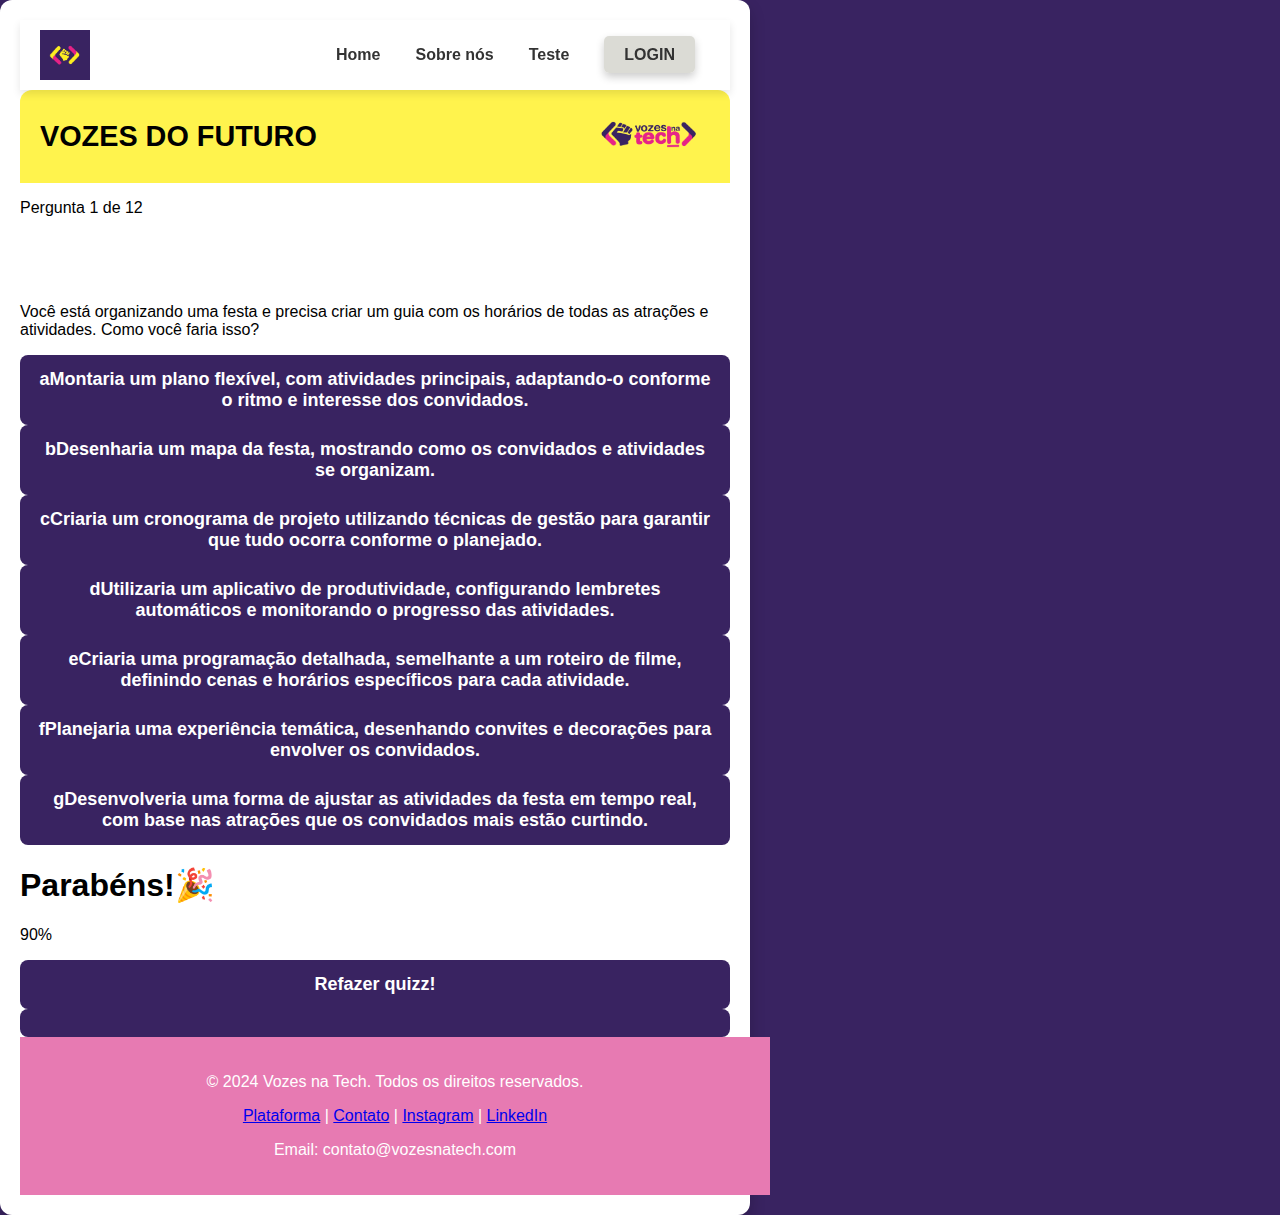
==== commit 7bc7fdba: "Update index.html" ====
--- a/index.html
+++ b/index.html
@@ -1,5 +1,5 @@
 <!DOCTYPE html>
-<html lang="en">
+<html lang="pt-br">
   <head>
     <meta charset="UTF-8" />
     <meta name="viewport" content="width=device-width, initial-scale=1.0" />
@@ -9,8 +9,8 @@
       href="https://fonts.googleapis.com/css2?family=Nunito+Sans:wght@400;700&display=swap"
       rel="stylesheet"
     />
-    <link rel="stylesheet" href="css/styless.css" />
-    <script src="js/scriptt.js" defer></script>
+    <link rel="stylesheet" href="styless.css" />
+    <script src="scriptt.js" defer></script>
   </head>
   <body>
     <div class="container">
--- a/styless.css
+++ b/styless.css
@@ -0,0 +1,285 @@
+body {
+    font-family: 'Roboto', Arial, sans-serif; 
+    background-color: #392361; 
+    margin: 0;
+    padding: 0;
+    
+}
+
+.container {
+    background-color: #ffffff;
+    padding: 20px; /* Maior espaço interno */
+    border-radius: 12px; /* Bordas mais arredondadas */
+    box-shadow: 0 8px 16px rgba(0, 0, 0, 0.2); /* Sombra mais suave e pronunciada */
+    width: 100%;
+    max-width: 750px; /* Largura máxima aumentada */
+    box-sizing: border-box;
+}
+
+.header {
+    display: flex;
+    justify-content: space-between;
+    align-items: center;
+    background-color: #fff34d; /* Cor do cabeçalho mais tecnológica */
+    padding: 10px 20px; /* Maior espaço interno */
+    border-radius: 12px 12px 0 0; /* Bordas arredondadas no topo */
+}
+
+.header img {
+    max-width: 120px; /* Tamanho máximo ajustado */
+    height: auto;
+}
+
+.header h1 {
+    font-size: 30px; /* Tamanho da fonte aumentado */
+    color: #392361; /* Cor do texto mais clara */
+    margin: 0;
+    font-weight: 500; /* Peso da fonte ajustado */
+}
+
+.site-header {
+    background-color: white;
+    padding: 10PX 20PX;
+    box-shadow: 0 4px 8px rgba(0, 0, 0, 0.1);
+    position: sticky;
+    top: 0;
+    z-index: 1000;
+}
+
+.header-container {
+    display: flex;
+    justify-content: space-between;
+    align-items: center;
+    max-width: 1200px;
+    margin: 0 auto;
+}
+
+.logo {
+    max-width: 50px;
+    height: auto;
+}
+
+.header {
+    display: flex;
+    align-items: center; /* Alinha verticalmente o h1 e a imagem */
+}
+
+.imteste {
+    max-width: 120px; /* Tamanho máximo ajustado */
+    height: auto;
+
+    position: relative; /* Removido o posicionamento absoluto */
+    margin-left: 10px; /* Espaçamento entre o h1 e a imagem */
+}
+
+
+
+/* Estilo básico para o menu de navegação */
+
+/* Padronizar espaçamento entre os links de navegação */
+.nav-links li, nav ul li {
+    margin-right: 10px; /* Espaçamento entre os links */
+}
+
+
+
+
+.nav-links {
+    list-style-type: none;
+    padding: 0;
+    display: flex;
+}
+
+.nav-links li {
+    display: inline;
+    margin-right: 15px;
+    
+}
+
+.nav-links a {
+    text-decoration: none;
+    color: #333; /* Cor do texto dos links */
+    font-size: 16px; /* Tamanho da fonte */
+}
+
+/* Estilo específico para o botão de LOGIN */
+.login-button {
+    background-color: rgb(219, 219, 213); /* Cor de fundo do botão */
+    color: white; /* Cor do texto */
+    padding: 10px 20px; /* Espaçamento interno do botão */
+    border-radius: 5px; /* Cantos arredondados */
+    box-shadow: 0px 4px 8px rgba(0, 0, 0, 0.2); /* Sombra do botão */
+    font-weight: bold; /* Texto em negrito */
+    transition: background-color 0.3s, box-shadow 0.3s; /* Transição suave */
+}
+
+/* Estilo para o botão LOGIN quando o mouse passa sobre ele */
+.login-button:hover {
+    background-color:#fff34d ; /* Cor de fundo ao passar o mouse */
+    box-shadow: 0px 6px 12px rgba(0, 0, 0, 0.3); /* Sombra mais pronunciada ao passar o mouse */
+}
+
+
+nav ul {
+    display: flex;
+    list-style: none;
+    margin: 0;
+    padding: 0;
+}
+
+nav ul li {
+    margin-left: 20px;
+}
+
+nav ul li a {
+    color: #392361;
+    text-decoration: none;
+    font-size: 18px;
+    font-weight: 600;
+    transition: color 0.3s ease;
+    
+}
+
+nav ul li a:hover {
+    color:#4c2d84;
+}
+
+
+.caixa {
+    background-color: white;
+    padding: 20px; 
+    border-radius: 12px; 
+    box-shadow: 0 8px 16px rgba(0, 0, 0, 0.2); 
+    width: 100%;
+    max-width: 750px; 
+    box-sizing: border-box;
+    margin: auto; /* Centraliza a caixa horizontalmente */
+}
+
+.question {
+    margin-bottom: 25px; /* Espaçamento aumentado entre perguntas */
+}
+
+.question h2 {
+    font-size: 20px; /* Tamanho da fonte aumentado */
+    margin-bottom: 13px; /* Espaçamento aumentado abaixo do título */
+    color: #333;
+    font-weight: 500; /* Peso da fonte ajustado */
+}
+
+label {
+    display: block;
+    margin-bottom: 8px; /* Espaçamento ajustado */
+    font-size: 18px; /* Tamanho da fonte aumentado */
+    color: #666; /* Cor do texto mais suave */
+}
+
+button {
+    display: block;
+    width: 100%;
+    padding: 14px; /* Maior espaço interno */
+    background-color: #392361; /* Cor de fundo mais tecnológica */
+    color: #ffffff; /* Cor do texto clara */
+    border: none;
+    border-radius: 8px; /* Bordas arredondadas */
+    cursor: pointer;
+    font-size: 18px; /* Tamanho da fonte aumentado */
+    font-weight: 600; /* Peso da fonte ajustado */
+    transition: background-color 0.3s ease, transform 0.2s ease; /* Transição suave */
+}
+
+button:hover {
+    background-color: #392361; /* Cor de fundo mais escura ao passar o mouse */
+    transform: scale(1.02); /* Efeito de aumento ao passar o mouse */
+}
+
+#result {
+    margin-top: 25px; /* Espaçamento aumentado acima do resultado */
+    font-size: 15px; /* Tamanho da fonte aumentado */
+    text-align: center;
+    color: #333;
+    font-weight: 300; /* Peso da fonte ajustado */
+}
+
+/* Estilo para a página com ID "home" */
+/* Estilo para a página com ID "home" */
+#home {
+    background-color: white;
+}
+
+body {
+    font-family: 'Roboto', Arial, sans-serif; 
+    background-color: #392361; 
+    margin: 0;
+    padding: 0;
+}
+
+/* Ajustes na imagem principal */
+.fotoprincipal {
+    max-width: 98%; /* Garante que a imagem não ultrapasse a largura do container */
+    height: auto; /* Mantém a proporção da imagem */
+    display: block; /* Remove espaços em branco abaixo da imagem */
+    margin: 20px auto; /* Centraliza a imagem e adiciona espaço ao redor */
+    border-radius: 8px; /* Adiciona cantos arredondados à imagem */
+    box-shadow: 0 4px 8px rgba(0, 0, 0, 0.2); /* Adiciona sombra para destacar a imagem */
+}
+
+/* Centralização do conteúdo principal */
+.conteudo-principal {
+    text-align: center; /* Centraliza o texto e a imagem */
+    padding: 20px; /* Espaçamento interno para o conteúdo */
+}
+
+
+
+
+/* Corrigido o nome da classe para .sobref */
+.sobref {
+    max-width: 90%; /* Garante que a imagem não ultrapasse a largura do container */
+    height: auto; /* Mantém a proporção da imagem */
+    display: block; /* Remove espaços em branco abaixo da imagem */
+    margin: 10px auto; /* Centraliza a imagem e adiciona espaço ao redor */
+    border-radius: 8px; /* Adiciona cantos arredondados à imagem */
+    box-shadow: 0 4px 8px rgba(0, 0, 0, 0.2); /* Adiciona sombra para destacar a imagem */
+}
+
+/* Container das imagens para alinhamento e espaçamento */
+.image-gallery {
+    display: flex;
+    flex-wrap: wrap;
+    justify-content: center;
+    gap: 10px; /* Espaço entre as imagens */
+    padding: 20px; /* Espaçamento interno ao redor das imagens */
+}
+
+
+#plataforma{
+    background-color: white;
+}
+
+
+
+
+/* Certifique-se de que o rodapé fica fixo na parte inferior */
+html, body {
+    height: 100%;
+    margin: 0;
+}
+
+body {
+    display: flex;
+    flex-direction: column;
+}
+
+.footer-content {
+    margin-top: auto; /* Empurra o rodapé para baixo */
+}
+
+/* Estilo para o rodapé */
+.site-footer {
+    background-color: #e77ab2;
+    color: #fff;
+    text-align: center;
+    padding: 20px;
+    width: 100%;
+}
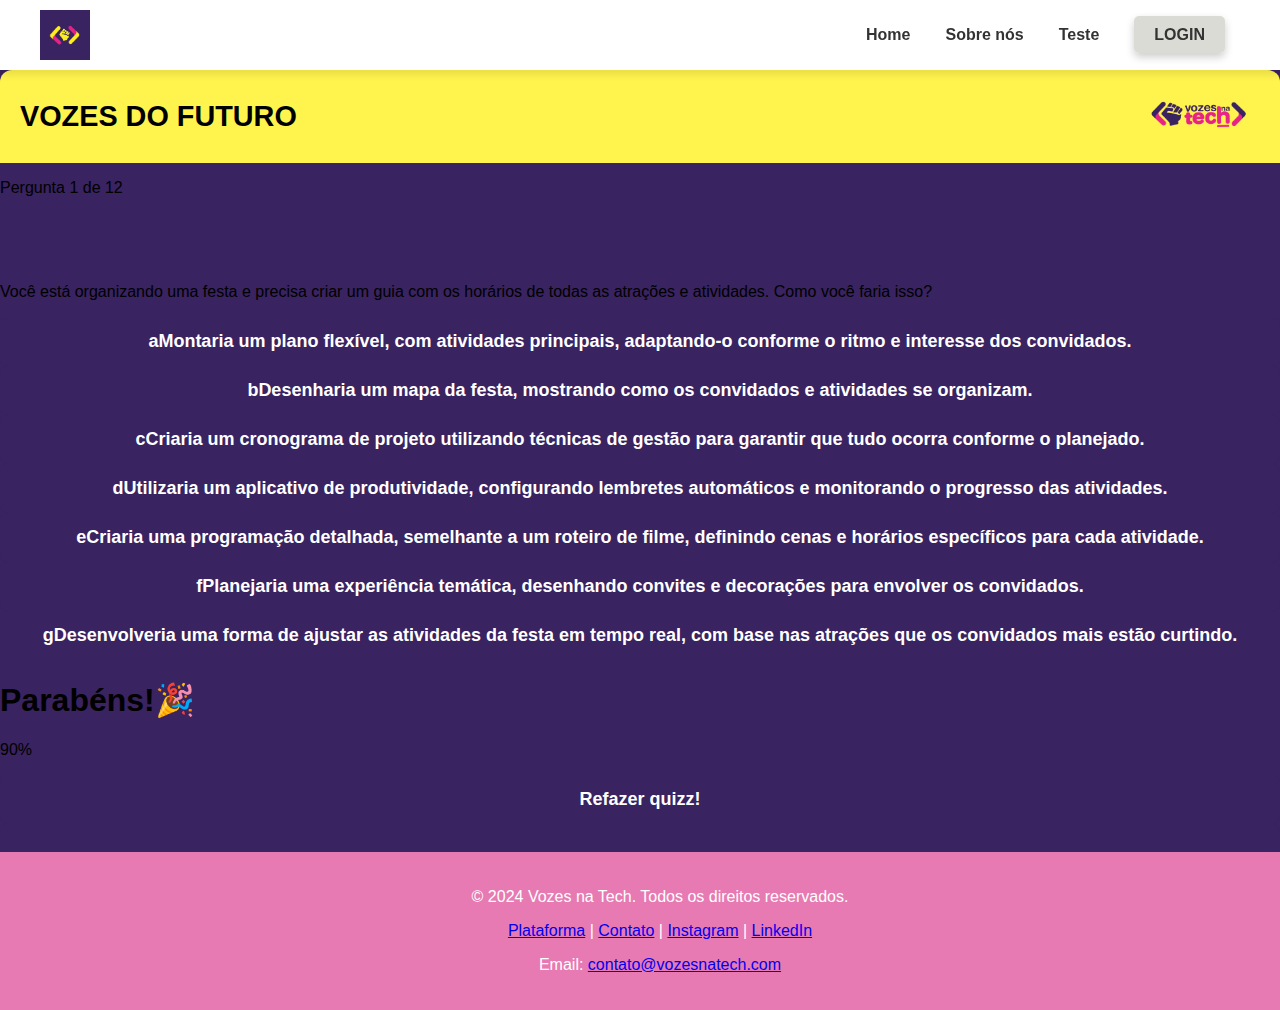
==== commit 0a9fbe54: "Update index.html" ====
--- a/index.html
+++ b/index.html
@@ -1,82 +1,73 @@
 <!DOCTYPE html>
 <html lang="pt-br">
-  <head>
+<head>
     <meta charset="UTF-8" />
     <meta name="viewport" content="width=device-width, initial-scale=1.0" />
-    <title>Vozes na tech</title> 
+    <title>Vozes na Tech</title>
     <link rel="preconnect" href="https://fonts.gstatic.com" />
-    <link
-      href="https://fonts.googleapis.com/css2?family=Nunito+Sans:wght@400;700&display=swap"
-      rel="stylesheet"
-    />
+    <link href="https://fonts.googleapis.com/css2?family=Nunito+Sans:wght@400;700&display=swap" rel="stylesheet" />
     <link rel="stylesheet" href="styless.css" />
-    <script src="scriptt.js" defer></script>
-  </head>
-  <body>
-    <div class="container">
-      <header class="site-header">
+    <script src="scriptt.js" defer></script> <!-- Verifique o nome do arquivo JS -->
+</head>
+<body>
+    <header class="site-header">
         <div class="header-container">
-          <img src="logo-vozes-na-tech.jpg" alt="Logo da Vozes na Tech" class="logo">
-          <nav>
-            <ul class="nav-links">
-              <li><a href="home.html">Home</a></li>
-              <li><a href="sobre.html">Sobre nós</a></li>
-              <li><a href="index.html">Teste</a></li>
-              <li><a href="login.html" class="login-button">LOGIN</a></li>
-            </ul>
-          </nav>
+            <img src="logo-vozes-na-tech.jpg" alt="Logo da Vozes na Tech" class="logo">
+            <nav>
+                <ul class="nav-links">
+                    <li><a href="home.html">Home</a></li>
+                    <li><a href="sobre.html">Sobre nós</a></li>
+                    <li><a href="index.html">Teste</a></li>
+                    <li><a href="login.html" class="login-button">LOGIN</a></li>
+                </ul>
+            </nav>
         </div>
-      </header>
-      
-      <main>
-<!-- QUIZZ CONTAINER -->
-<div id="quizz-container">
-  <div class="header">
-    <h2><b>  <big> VOZES DO FUTURO </big></b></h2>
-    <img src="cabe.png" alt="Logo da Vozes na Tech" class="imteste">
-</div>
-    <!-- Progress Bar -->
-        <!-- Progress Bar -->
-<div id="progress-container">
-    <p id="progress-text">Pergunta 1 de 10</p>
-    <div id="progress-bar"></div>
-   
-</div>
-<br><br><br>
-    <p id="question">
-        <span id="question-number"></span> 
-        <span id="question-text">Teste vozes na tech</span>
-    </p>
-    <div id="answers-box">
-        <button><span class="btn-letter"></span> <span class="question-answer"></span></button>
-        <button><span class="btn-letter"></span> <span class="question-answer"></span></button>
-        <button><span class="btn-letter"></span> <span class="question-answer"></span></button>
-        <button><span class="btn-letter"></span> <span class="question-answer"></span></button>
-    </div>
-</div>
+    </header>
 
+    <main>
+        <!-- QUIZZ CONTAINER -->
+        <div id="quizz-container">
+            <div class="header">
+                <h2><b><big>VOZES DO FUTURO</big></b></h2>
+                <img src="cabe.png" alt="Logo da Vozes na Tech" class="imteste">
+            </div>
+            <!-- Progress Bar -->
+            <div id="progress-container">
+                <p id="progress-text">Pergunta 1 de 10</p>
+                <div id="progress-bar"></div>
+            </div>
+            <br><br><br>
+            <p id="question">
+                <span id="question-number"></span> 
+                <span id="question-text">Teste vozes na tech</span>
+            </p>
+            <div id="answers-box">
+                <button><span class="btn-letter"></span> <span class="question-answer"></span></button>
+                <button><span class="btn-letter"></span> <span class="question-answer"></span></button>
+                <button><span class="btn-letter"></span> <span class="question-answer"></span></button>
+                <button><span class="btn-letter"></span> <span class="question-answer"></span></button>
+            </div>
+        </div>
 
         <!-- SCORE BOARD -->
         <div id="score-container" class="hide">
-          <h1>Parabéns!🎉</h1>
-          <p id="display-score"><span>90</span>%</p>
-          
-          <button id="restart">Refazer quizz!</button>
+            <h1>Parabéns!🎉</h1>
+            <p id="display-score"><span>90</span>%</p>
+            <button id="restart">Refazer quizz!</button>
         </div>
 
         <!-- TEMPLATE RESPOSTA -->
         <button class="answer-template hide">
-          <span class="btn-letter"></span> <span class="question-answer"></span>
+            <span class="btn-letter"></span> <span class="question-answer"></span>
         </button>
-      </main>
+    </main>
 
-      <footer class="site-footer">
+    <footer class="site-footer">
         <div class="footer-content">
             <p>&copy; 2024 Vozes na Tech. Todos os direitos reservados.</p>
             <p><a href="plataforma.html">Plataforma</a> | <a href="https://linktr.ee/vozesnatech">Contato</a> | <a href="https://www.instagram.com/vozesnatech/">Instagram</a> | <a href="https://www.linkedin.com/company/vozesnatech">LinkedIn</a></p>
-            <p>Email: contato@vozesnatech.com <a href="contato@vozesnatech.com"></a></p>
+            <p>Email: <a href="Email:contato@vozesnatech.com">contato@vozesnatech.com</a></p>
         </div>
     </footer>
-    </div>
-  </body>
+</body>
 </html>
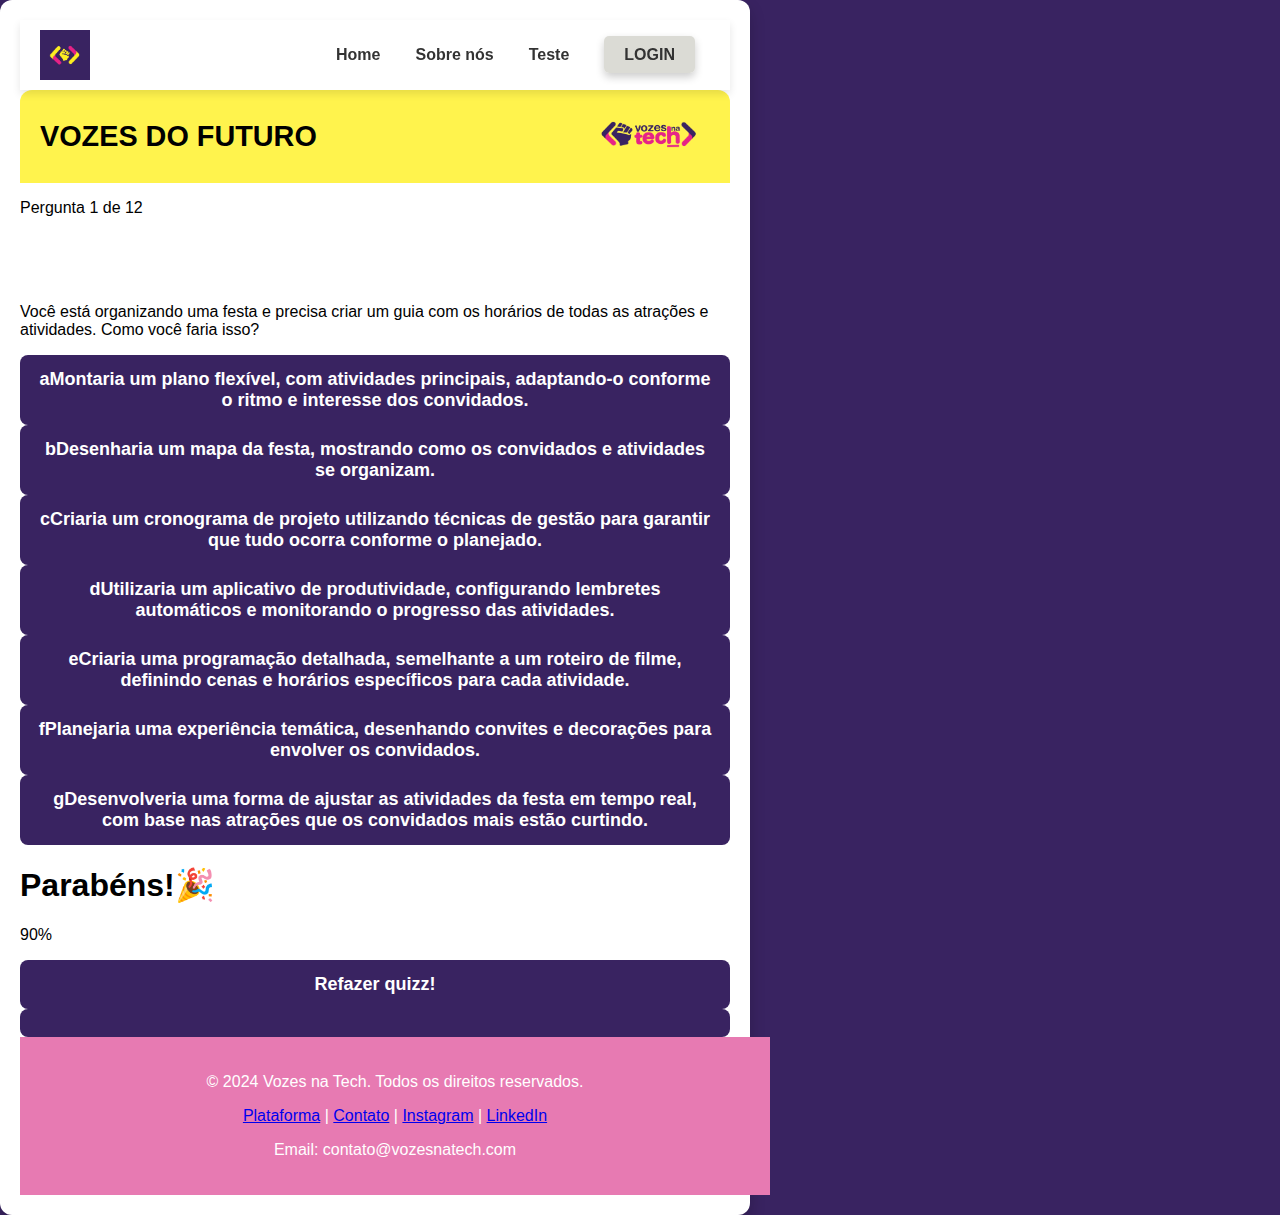
==== commit da8cf022: "Update index.html" ====
--- a/index.html
+++ b/index.html
@@ -1,73 +1,82 @@
 <!DOCTYPE html>
 <html lang="pt-br">
-<head>
+  <head>
     <meta charset="UTF-8" />
     <meta name="viewport" content="width=device-width, initial-scale=1.0" />
-    <title>Vozes na Tech</title>
+    <title>Vozes na tech</title> 
     <link rel="preconnect" href="https://fonts.gstatic.com" />
-    <link href="https://fonts.googleapis.com/css2?family=Nunito+Sans:wght@400;700&display=swap" rel="stylesheet" />
+    <link
+      href="https://fonts.googleapis.com/css2?family=Nunito+Sans:wght@400;700&display=swap"
+      rel="stylesheet"
+    />
     <link rel="stylesheet" href="styless.css" />
-    <script src="scriptt.js" defer></script> <!-- Verifique o nome do arquivo JS -->
-</head>
-<body>
-    <header class="site-header">
+    <script src="scriptt.js" defer></script>
+  </head>
+  <body>
+    <div class="container">
+      <header class="site-header">
         <div class="header-container">
-            <img src="logo-vozes-na-tech.jpg" alt="Logo da Vozes na Tech" class="logo">
-            <nav>
-                <ul class="nav-links">
-                    <li><a href="home.html">Home</a></li>
-                    <li><a href="sobre.html">Sobre nós</a></li>
-                    <li><a href="index.html">Teste</a></li>
-                    <li><a href="login.html" class="login-button">LOGIN</a></li>
-                </ul>
-            </nav>
+          <img src="logo-vozes-na-tech.jpg" alt="Logo da Vozes na Tech" class="logo">
+          <nav>
+            <ul class="nav-links">
+              <li><a href="home.html">Home</a></li>
+              <li><a href="sobre.html">Sobre nós</a></li>
+              <li><a href="index.html">Teste</a></li>
+              <li><a href="login.html" class="login-button">LOGIN</a></li>
+            </ul>
+          </nav>
         </div>
-    </header>
+      </header>
+      
+      <main>
+<!-- QUIZZ CONTAINER -->
+<div id="quizz-container">
+  <div class="header">
+    <h2><b>  <big> VOZES DO FUTURO </big></b></h2>
+    <img src="cabe.png" alt="Logo da Vozes na Tech" class="imteste">
+</div>
+    <!-- Progress Bar -->
+        <!-- Progress Bar -->
+<div id="progress-container">
+    <p id="progress-text">Pergunta 1 de 10</p>
+    <div id="progress-bar"></div>
+   
+</div>
+<br><br><br>
+    <p id="question">
+        <span id="question-number"></span> 
+        <span id="question-text">Teste vozes na tech</span>
+    </p>
+    <div id="answers-box">
+        <button><span class="btn-letter"></span> <span class="question-answer"></span></button>
+        <button><span class="btn-letter"></span> <span class="question-answer"></span></button>
+        <button><span class="btn-letter"></span> <span class="question-answer"></span></button>
+        <button><span class="btn-letter"></span> <span class="question-answer"></span></button>
+    </div>
+</div>
 
-    <main>
-        <!-- QUIZZ CONTAINER -->
-        <div id="quizz-container">
-            <div class="header">
-                <h2><b><big>VOZES DO FUTURO</big></b></h2>
-                <img src="cabe.png" alt="Logo da Vozes na Tech" class="imteste">
-            </div>
-            <!-- Progress Bar -->
-            <div id="progress-container">
-                <p id="progress-text">Pergunta 1 de 10</p>
-                <div id="progress-bar"></div>
-            </div>
-            <br><br><br>
-            <p id="question">
-                <span id="question-number"></span> 
-                <span id="question-text">Teste vozes na tech</span>
-            </p>
-            <div id="answers-box">
-                <button><span class="btn-letter"></span> <span class="question-answer"></span></button>
-                <button><span class="btn-letter"></span> <span class="question-answer"></span></button>
-                <button><span class="btn-letter"></span> <span class="question-answer"></span></button>
-                <button><span class="btn-letter"></span> <span class="question-answer"></span></button>
-            </div>
-        </div>
 
         <!-- SCORE BOARD -->
         <div id="score-container" class="hide">
-            <h1>Parabéns!🎉</h1>
-            <p id="display-score"><span>90</span>%</p>
-            <button id="restart">Refazer quizz!</button>
+          <h1>Parabéns!🎉</h1>
+          <p id="display-score"><span>90</span>%</p>
+          
+          <button id="restart">Refazer quizz!</button>
         </div>
 
         <!-- TEMPLATE RESPOSTA -->
         <button class="answer-template hide">
-            <span class="btn-letter"></span> <span class="question-answer"></span>
+          <span class="btn-letter"></span> <span class="question-answer"></span>
         </button>
-    </main>
+      </main>
 
-    <footer class="site-footer">
+      <footer class="site-footer">
         <div class="footer-content">
             <p>&copy; 2024 Vozes na Tech. Todos os direitos reservados.</p>
             <p><a href="plataforma.html">Plataforma</a> | <a href="https://linktr.ee/vozesnatech">Contato</a> | <a href="https://www.instagram.com/vozesnatech/">Instagram</a> | <a href="https://www.linkedin.com/company/vozesnatech">LinkedIn</a></p>
-            <p>Email: <a href="Email:contato@vozesnatech.com">contato@vozesnatech.com</a></p>
+            <p>Email: contato@vozesnatech.com <a href="contato@vozesnatech.com"></a></p>
         </div>
     </footer>
-</body>
+    </div>
+  </body>
 </html>
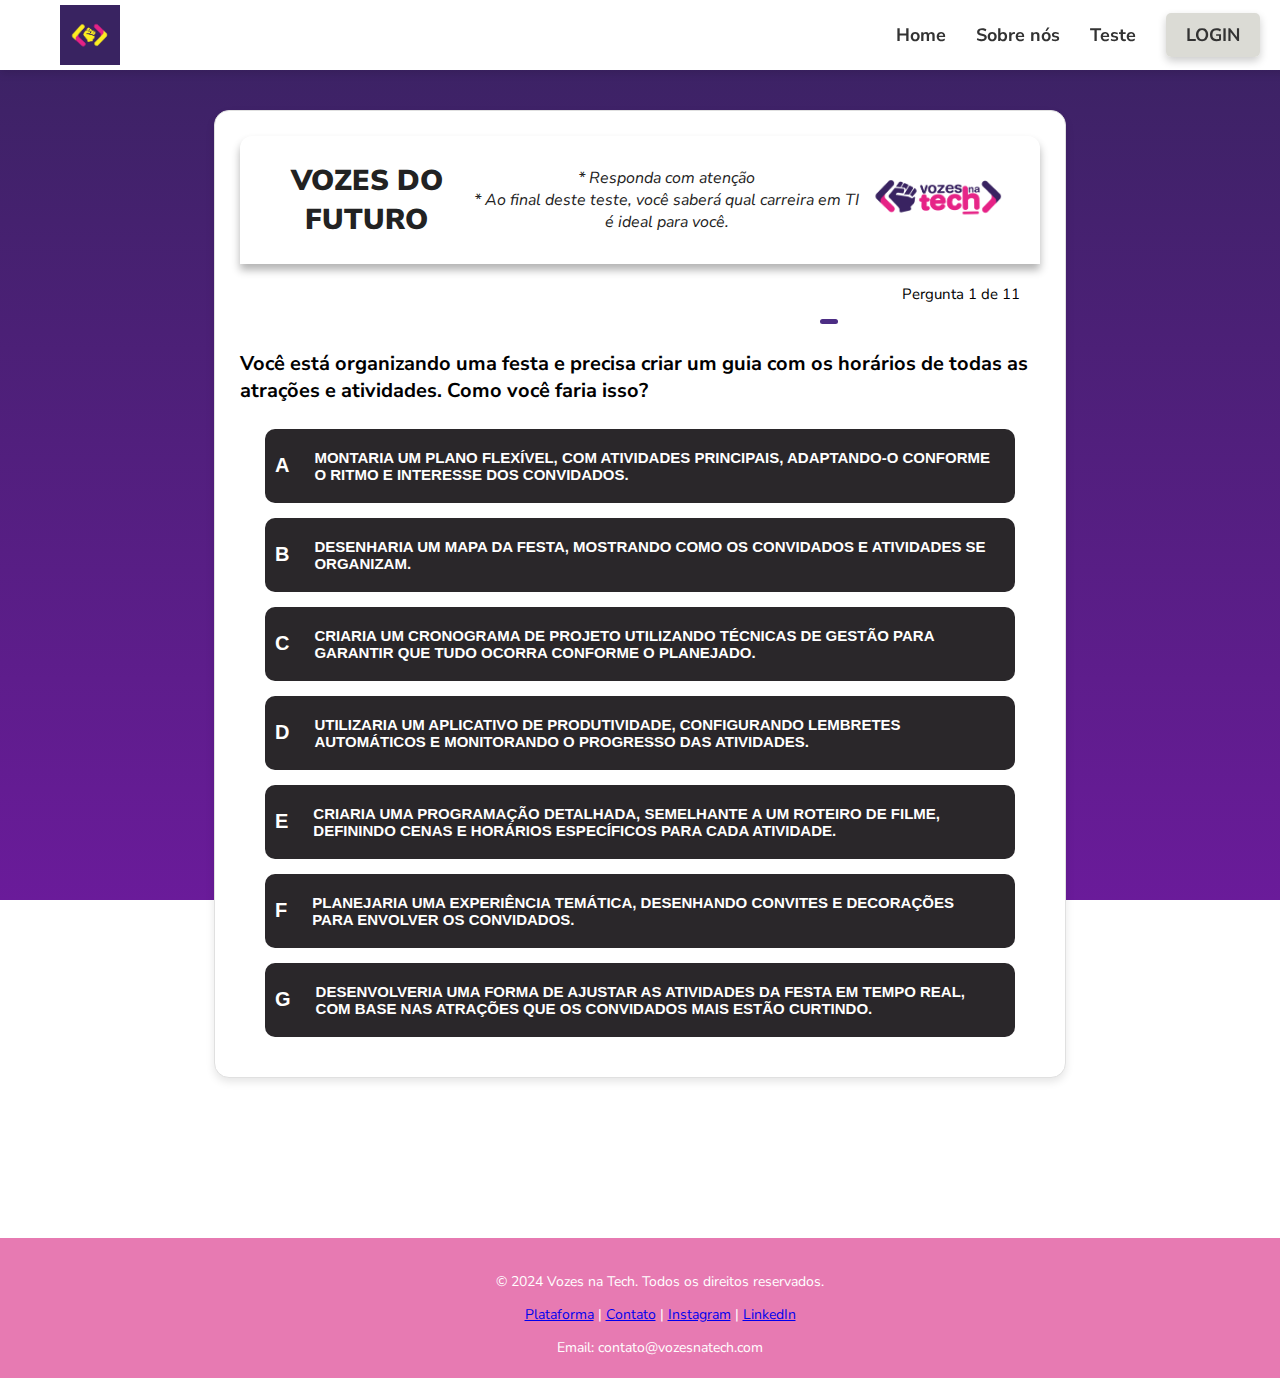
==== commit a05b36fe: "Update index.html" ====
--- a/index.html
+++ b/index.html
@@ -33,6 +33,9 @@
 <div id="quizz-container">
   <div class="header">
     <h2><b>  <big> VOZES DO FUTURO </big></b></h2>
+<br><br>
+    <i>* Responda com atenção <br> * Ao final deste teste, você saberá qual carreira em TI é ideal para você. </i>
+    <br><br>
     <img src="cabe.png" alt="Logo da Vozes na Tech" class="imteste">
 </div>
     <!-- Progress Bar -->
@@ -60,7 +63,9 @@
         <div id="score-container" class="hide">
           <h1>Parabéns!🎉</h1>
           <p id="display-score"><span>90</span>%</p>
-          
+          <br><br><br>
+          <i> <br> * Seu feedback é importante!<br> Encaminhe seu feedback do teste para a pessoa que disponibilizou este link. 😉👍</i>
+          <br><br>
           <button id="restart">Refazer quizz!</button>
         </div>
 
--- a/styless.css
+++ b/styless.css
@@ -1,35 +1,50 @@
+/* GERAL */
 body {
-    font-family: 'Roboto', Arial, sans-serif; 
-    background-color: #392361; 
+    font-family: 'Nunito Sans', Arial, sans-serif;
+    background: linear-gradient(to bottom, #392361, #6a1b9a); 
     margin: 0;
     padding: 0;
-    
+    color: #fff;
+    background-attachment: fixed; /* Garante que o fundo cubra toda a página */
+}
+
+textarea:focus,
+input:focus,
+select:focus,
+button:focus {
+    outline: none;
+    box-shadow: none;
 }
 
 .container {
-    background-color: #ffffff;
-    padding: 20px; /* Maior espaço interno */
-    border-radius: 12px; /* Bordas mais arredondadas */
-    box-shadow: 0 8px 16px rgba(0, 0, 0, 0.2); /* Sombra mais suave e pronunciada */
-    width: 100%;
-    max-width: 750px; /* Largura máxima aumentada */
-    box-sizing: border-box;
-}
-
-.header {
-    display: flex;
-    justify-content: space-between;
-    align-items: center;
-    background-color: #fff34d; /* Cor do cabeçalho mais tecnológica */
-    padding: 10px 20px; /* Maior espaço interno */
-    border-radius: 12px 12px 0 0; /* Bordas arredondadas no topo */
-}
-
-.header img {
-    max-width: 120px; /* Tamanho máximo ajustado */
-    height: auto;
-}
-
+    display: grid;
+    grid-template-areas:
+        'header'
+        'main'
+        'footer';
+    height: 100vh;
+}
+
+header,
+main,
+footer {
+    display: flex;
+    align-items: center;
+    justify-content: center;
+    width: 100%;
+}
+
+header,
+footer {
+    height: 100px;
+    padding: 30px 0;
+}
+
+main {
+    margin: 20px 0 140px;
+}
+
+/* cabeçalho principal branco */
 .header h1 {
     font-size: 30px; /* Tamanho da fonte aumentado */
     color: #392361; /* Cor do texto mais clara */
@@ -38,8 +53,9 @@
 }
 
 .site-header {
-    background-color: white;
-    padding: 10PX 20PX;
+    background: white; /* Fundo translúcido rgba(255, 255, 255, 0.9)*/
+    height: 70px;
+    padding: 0 20px;
     box-shadow: 0 4px 8px rgba(0, 0, 0, 0.1);
     position: sticky;
     top: 0;
@@ -52,38 +68,15 @@
     align-items: center;
     max-width: 1200px;
     margin: 0 auto;
+    width: 100%;
 }
 
 .logo {
-    max-width: 50px;
+    max-width: 60px;
     height: auto;
 }
 
-.header {
-    display: flex;
-    align-items: center; /* Alinha verticalmente o h1 e a imagem */
-}
-
-.imteste {
-    max-width: 120px; /* Tamanho máximo ajustado */
-    height: auto;
-
-    position: relative; /* Removido o posicionamento absoluto */
-    margin-left: 10px; /* Espaçamento entre o h1 e a imagem */
-}
-
-
-
-/* Estilo básico para o menu de navegação */
-
-/* Padronizar espaçamento entre os links de navegação */
-.nav-links li, nav ul li {
-    margin-right: 10px; /* Espaçamento entre os links */
-}
-
-
-
-
+/* Navegação */
 .nav-links {
     list-style-type: none;
     padding: 0;
@@ -92,173 +85,237 @@
 
 .nav-links li {
     display: inline;
-    margin-right: 15px;
-    
+    margin-left: 30px;
 }
 
 .nav-links a {
     text-decoration: none;
-    color: #333; /* Cor do texto dos links */
-    font-size: 16px; /* Tamanho da fonte */
+    color: #333;
+    font-size: 18px;
+    font-weight: 700;
+    transition: color 0.3s, transform 0.3s;
+}
+
+.nav-links a:hover {
+    color: #4c2d84;
+    transform: scale(1.1);
 }
 
 /* Estilo específico para o botão de LOGIN */
 .login-button {
-    background-color: rgb(219, 219, 213); /* Cor de fundo do botão */
-    color: white; /* Cor do texto */
-    padding: 10px 20px; /* Espaçamento interno do botão */
-    border-radius: 5px; /* Cantos arredondados */
-    box-shadow: 0px 4px 8px rgba(0, 0, 0, 0.2); /* Sombra do botão */
-    font-weight: bold; /* Texto em negrito */
-    transition: background-color 0.3s, box-shadow 0.3s; /* Transição suave */
-}
-
-/* Estilo para o botão LOGIN quando o mouse passa sobre ele */
+    background-color: rgb(219, 219, 213);
+    color: white;
+    padding: 10px 20px;
+    border-radius: 5px;
+    box-shadow: 0px 4px 8px rgba(0, 0, 0, 0.2);
+    font-weight: bold;
+    transition: background-color 0.3s, box-shadow 0.3s;
+}
+
 .login-button:hover {
-    background-color:#fff34d ; /* Cor de fundo ao passar o mouse */
-    box-shadow: 0px 6px 12px rgba(0, 0, 0, 0.3); /* Sombra mais pronunciada ao passar o mouse */
-}
-
-
-nav ul {
-    display: flex;
-    list-style: none;
-    margin: 0;
-    padding: 0;
-}
-
-nav ul li {
-    margin-left: 20px;
-}
-
-nav ul li a {
-    color: #392361;
-    text-decoration: none;
-    font-size: 18px;
-    font-weight: 600;
-    transition: color 0.3s ease;
+    background-color: #fff34d;
+    box-shadow: 0px 6px 12px rgba(0, 0, 0, 0.3);
+}
+
+/* ESCONDER ELEMENTOS */
+.hide {
+    display: none;
+}
+
+#quizz-container,
+#score-container {
+    color: #222;
+    text-align: center;
+    padding: 25px;
+    border: 1px solid #e0e0e0;
+    box-shadow: 0 4px 8px rgba(0, 0, 0, 0.1);
+    width: 90%;
+    max-width: 800px;
+    background-color: #fff; /* Cor de fundo do container */
+    margin: 20px auto; /* Espaçamento automático para centralizar */
+    border-radius: 15px; /* Borda arredondada */
+}
+
+
+/* cabeçalho amarelo*/
+/* HEADER */
+@keyframes pulse {
+    0% { transform: scale(1); }
+    50% { transform: scale(1.02); }
+    100% { transform: scale(1); }
+}
+.header {
+    display: flex;
+    justify-content: space-between;
+    align-items: center;
+    background-color: #fff; /* Cor do cabeçalho mais tecnológica */
+    padding: 5px 20px; /* Maior espaço interno */
+    border-radius: 12px 12px 0 0; /* Bordas arredondadas no topo */
+    box-shadow: 0px 6px 9px rgba(0, 0, 0, 0.3);
+    animation: pulse 4s infinite; /* Adiciona o efeito de pulsar */
+}
+
+.header img {
+    max-width: 160px; /* Tamanho máximo ajustado */
+    height: auto;
+    animation: pulse 3s infinite; /* Adiciona o efeito de pulsar com duração diferente */
+}
+
+/* Progress Container */
+#progress-container {
+    width: 100%;
+    max-width: 200px; /* Ajusta o comprimento do contêiner para um tamanho menor */
+    margin: 5px 20px; /* Ajusta a margem para manter o espaçamento */
+    text-align: right; /* Alinha o conteúdo à direita */
+    float: right ; /* Alinha o contêiner à direita do layout */
+}
+
+#progress-bar {
+    height: 5px;
+    background-color: #4c2d84;
+    width: 50%; /* Ajuste o comprimento da barra de progresso para ser menor */
+    transition: width 0.1s;
+    border-radius: 5px;
+    margin-bottom: 5px;
+}
+
+#progress-text {
+    font-size: 15px;
+    color: black;
     
 }
 
-nav ul li a:hover {
-    color:#4c2d84;
-}
-
-
-.caixa {
-    background-color: white;
-    padding: 20px; 
-    border-radius: 12px; 
-    box-shadow: 0 8px 16px rgba(0, 0, 0, 0.2); 
-    width: 100%;
-    max-width: 750px; 
-    box-sizing: border-box;
-    margin: auto; /* Centraliza a caixa horizontalmente */
-}
-
-.question {
-    margin-bottom: 25px; /* Espaçamento aumentado entre perguntas */
-}
-
-.question h2 {
-    font-size: 20px; /* Tamanho da fonte aumentado */
-    margin-bottom: 13px; /* Espaçamento aumentado abaixo do título */
-    color: #333;
-    font-weight: 500; /* Peso da fonte ajustado */
-}
-
-label {
-    display: block;
-    margin-bottom: 8px; /* Espaçamento ajustado */
-    font-size: 18px; /* Tamanho da fonte aumentado */
-    color: #666; /* Cor do texto mais suave */
-}
-
-button {
-    display: block;
-    width: 100%;
-    padding: 14px; /* Maior espaço interno */
-    background-color: #392361; /* Cor de fundo mais tecnológica */
-    color: #ffffff; /* Cor do texto clara */
+/* SCORE CONTAINER TEXT */
+#score-container p {
+    margin: 20px 0;
+}
+
+#score-container #display-score {
+    font-size: 20px; /* Tamanho da fonte ajustado */
+    font-weight: bold;
+    color: #2c3e50; /* Cor do texto */
+}
+
+/* RESTART BUTTON */
+#restart {
+    background-color: #333; /* Cor de fundo do botão */
+    color: #fff;
+    font-weight: bold;
+    height: 50px;
+    border: none; /* Removido borda para um visual mais limpo */
+    width: 200px; /* Largura do botão ajustada */
+    text-transform: uppercase;
+    margin-top: 20px;
+    cursor: pointer;
+    transition: background-color 0.3s, transform 0.3s; /* Adicionado efeito de transformação */
+}
+
+#restart:hover {
+    background-color: #555; /* Cor do fundo no hover */
+    transform: scale(1.05); /* Efeito de escala no hover */
+}
+
+/* Quizz container */
+#question {
+    text-align: left;
+    margin-bottom: 25px;
+    font-size: 20px;
+    color: black;
+    font-weight: bold;
+}
+
+#answers-box {
+    width: 100%;
+    max-width: 750px;
+    margin: 0 auto;
+}
+
+#answers-box button {
+    display: flex;
+    align-items: center;
+    margin: 15px 0;
+    width: 100%;
     border: none;
-    border-radius: 8px; /* Bordas arredondadas */
+    text-align: left;
+    color: #222;
     cursor: pointer;
-    font-size: 18px; /* Tamanho da fonte aumentado */
-    font-weight: 600; /* Peso da fonte ajustado */
-    transition: background-color 0.3s ease, transform 0.2s ease; /* Transição suave */
-}
-
-button:hover {
-    background-color: #392361; /* Cor de fundo mais escura ao passar o mouse */
-    transform: scale(1.02); /* Efeito de aumento ao passar o mouse */
-}
-
-#result {
-    margin-top: 25px; /* Espaçamento aumentado acima do resultado */
-    font-size: 15px; /* Tamanho da fonte aumentado */
+    padding: 15px;
+    border-radius: 10px;
+    transition: background-color 0.3s, transform 0.3s;
+}
+
+#answers-box button:hover {
+    background-color: #4c2d84;
+    color: #fff;
+    transform: scale(1.02);
+}
+
+#answers-box .btn-letter {
+    font-size: 20px;
+    font-weight: bold;
+    background-color: #2a272a;
+    color: #fff;
+    text-transform: uppercase;
+    display: flex;
+    justify-content: center;
+    align-items: center;
+    flex: 0 0 60px;
+    padding: 10px;
+    border-radius: 10px;
+}
+
+.question-answer {
+    flex: 1;
+    padding: 10px;
+    margin-left: 15px;
+    font-size: 15px;
+}
+
+/* RESPONSIVO */
+@media (max-width: 450px) {
+    #quizz-container,
+    #score-container {
+        border: none;
+        width: 100%;
+        box-shadow: none;
+    }
+
+    #answers-box {
+        max-width: 100%;
+    }
+
+    #answers-box button {
+        font-size: 16px;
+    }
+
+    #answers-box .btn-letter {
+        font-size: 20px;
+    }
+
+    #score-container #display-score {
+        font-size: 28px;
+    }
+}
+
+.draggable-item, .movable-item {
+    background-color: #f0f0f0;
+    border: 1px solid #ccc;
+    padding: 10px;
+    margin: 10px 0;
+    cursor: move;
+    transition: background-color 0.3s;
+}
+
+.draggable-item:hover, .movable-item:hover {
+    background-color: #e0e0e0;
+}
+
+.drop-zone {
+    padding: 20px;
+    border: 2px dashed #ccc;
+    margin-top: 20px;
     text-align: center;
-    color: #333;
-    font-weight: 300; /* Peso da fonte ajustado */
-}
-
-/* Estilo para a página com ID "home" */
-/* Estilo para a página com ID "home" */
-#home {
-    background-color: white;
-}
-
-body {
-    font-family: 'Roboto', Arial, sans-serif; 
-    background-color: #392361; 
-    margin: 0;
-    padding: 0;
-}
-
-/* Ajustes na imagem principal */
-.fotoprincipal {
-    max-width: 98%; /* Garante que a imagem não ultrapasse a largura do container */
-    height: auto; /* Mantém a proporção da imagem */
-    display: block; /* Remove espaços em branco abaixo da imagem */
-    margin: 20px auto; /* Centraliza a imagem e adiciona espaço ao redor */
-    border-radius: 8px; /* Adiciona cantos arredondados à imagem */
-    box-shadow: 0 4px 8px rgba(0, 0, 0, 0.2); /* Adiciona sombra para destacar a imagem */
-}
-
-/* Centralização do conteúdo principal */
-.conteudo-principal {
-    text-align: center; /* Centraliza o texto e a imagem */
-    padding: 20px; /* Espaçamento interno para o conteúdo */
-}
-
-
-
-
-/* Corrigido o nome da classe para .sobref */
-.sobref {
-    max-width: 90%; /* Garante que a imagem não ultrapasse a largura do container */
-    height: auto; /* Mantém a proporção da imagem */
-    display: block; /* Remove espaços em branco abaixo da imagem */
-    margin: 10px auto; /* Centraliza a imagem e adiciona espaço ao redor */
-    border-radius: 8px; /* Adiciona cantos arredondados à imagem */
-    box-shadow: 0 4px 8px rgba(0, 0, 0, 0.2); /* Adiciona sombra para destacar a imagem */
-}
-
-/* Container das imagens para alinhamento e espaçamento */
-.image-gallery {
-    display: flex;
-    flex-wrap: wrap;
-    justify-content: center;
-    gap: 10px; /* Espaço entre as imagens */
-    padding: 20px; /* Espaçamento interno ao redor das imagens */
-}
-
-
-#plataforma{
-    background-color: white;
-}
-
-
-
+}
 
 /* Certifique-se de que o rodapé fica fixo na parte inferior */
 html, body {
@@ -277,9 +334,10 @@
 
 /* Estilo para o rodapé */
 .site-footer {
-    background-color: #e77ab2;
+    background-color:#e77ab2; /* Cor de fundo do rodapé */
     color: #fff;
     text-align: center;
     padding: 20px;
     width: 100%;
-}
+    font-size: 14px;
+}
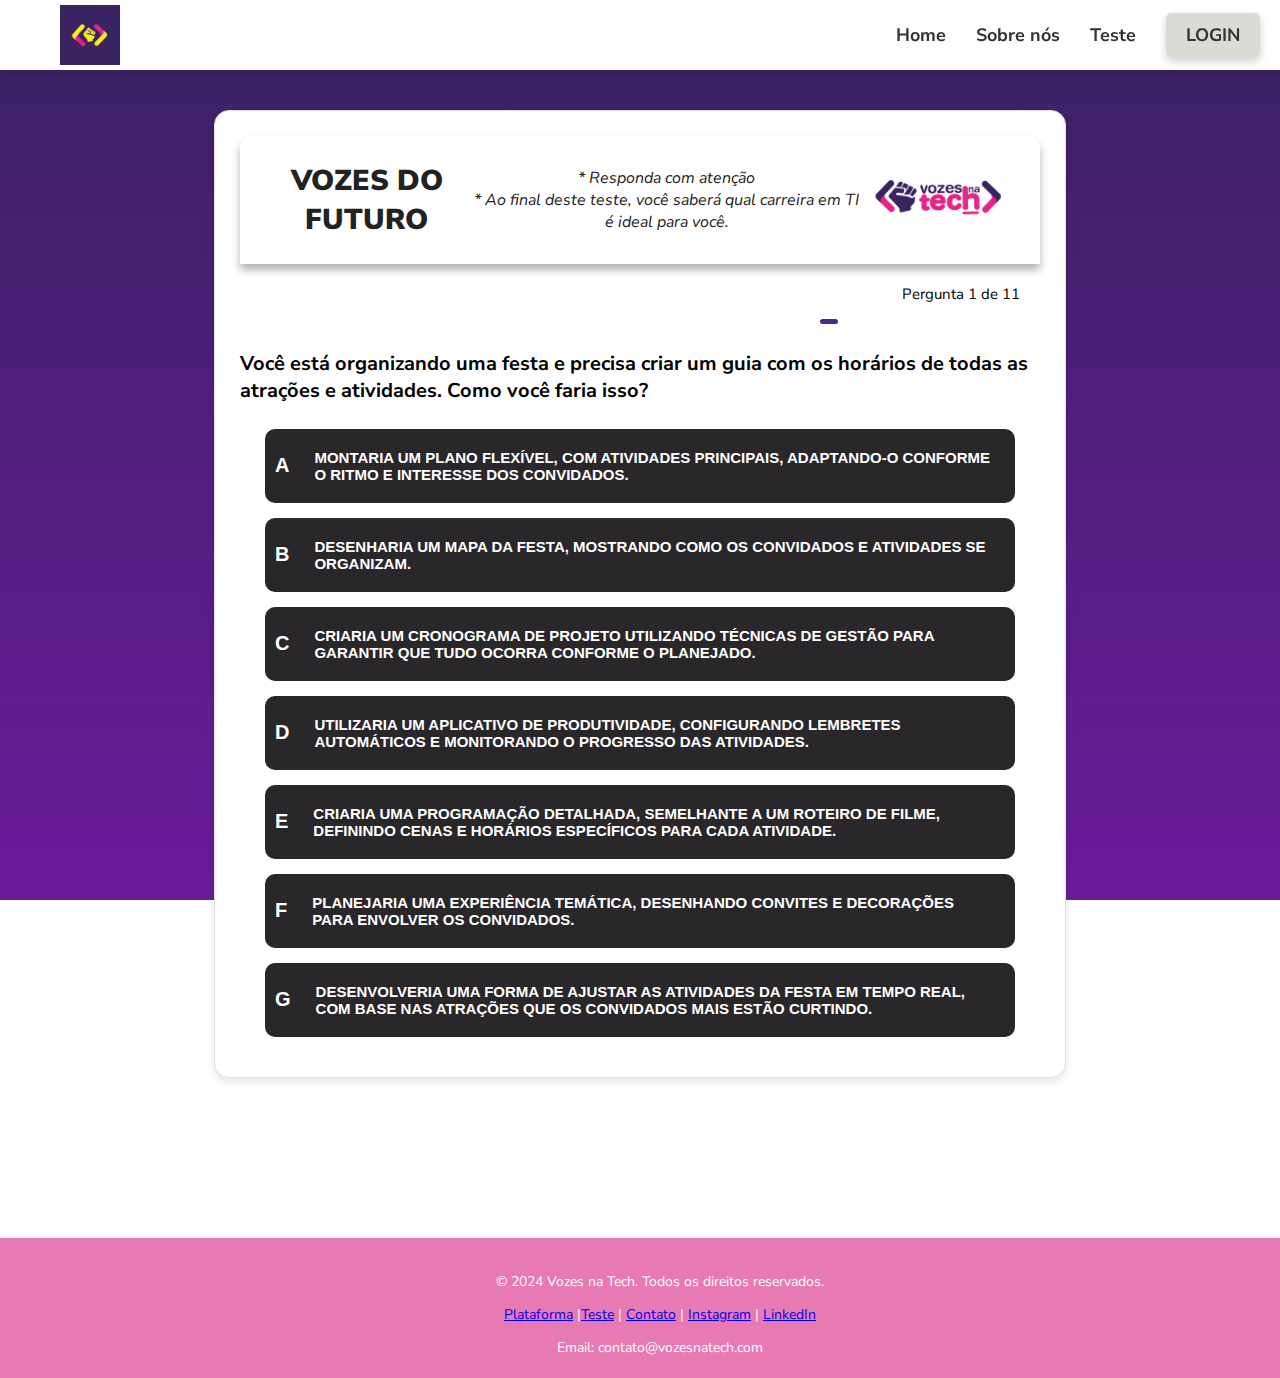
==== commit 4901b9f8: "Update index.html" ====
--- a/index.html
+++ b/index.html
@@ -78,7 +78,7 @@
       <footer class="site-footer">
         <div class="footer-content">
             <p>&copy; 2024 Vozes na Tech. Todos os direitos reservados.</p>
-            <p><a href="plataforma.html">Plataforma</a> | <a href="https://linktr.ee/vozesnatech">Contato</a> | <a href="https://www.instagram.com/vozesnatech/">Instagram</a> | <a href="https://www.linkedin.com/company/vozesnatech">LinkedIn</a></p>
+            <p><a href="plataforma.html">Plataforma</a> |<a href="testeapp.html">Teste</a> | <a href="https://linktr.ee/vozesnatech">Contato</a> | <a href="https://www.instagram.com/vozesnatech/">Instagram</a> | <a href="https://www.linkedin.com/company/vozesnatech">LinkedIn</a></p>
             <p>Email: contato@vozesnatech.com <a href="contato@vozesnatech.com"></a></p>
         </div>
     </footer>
